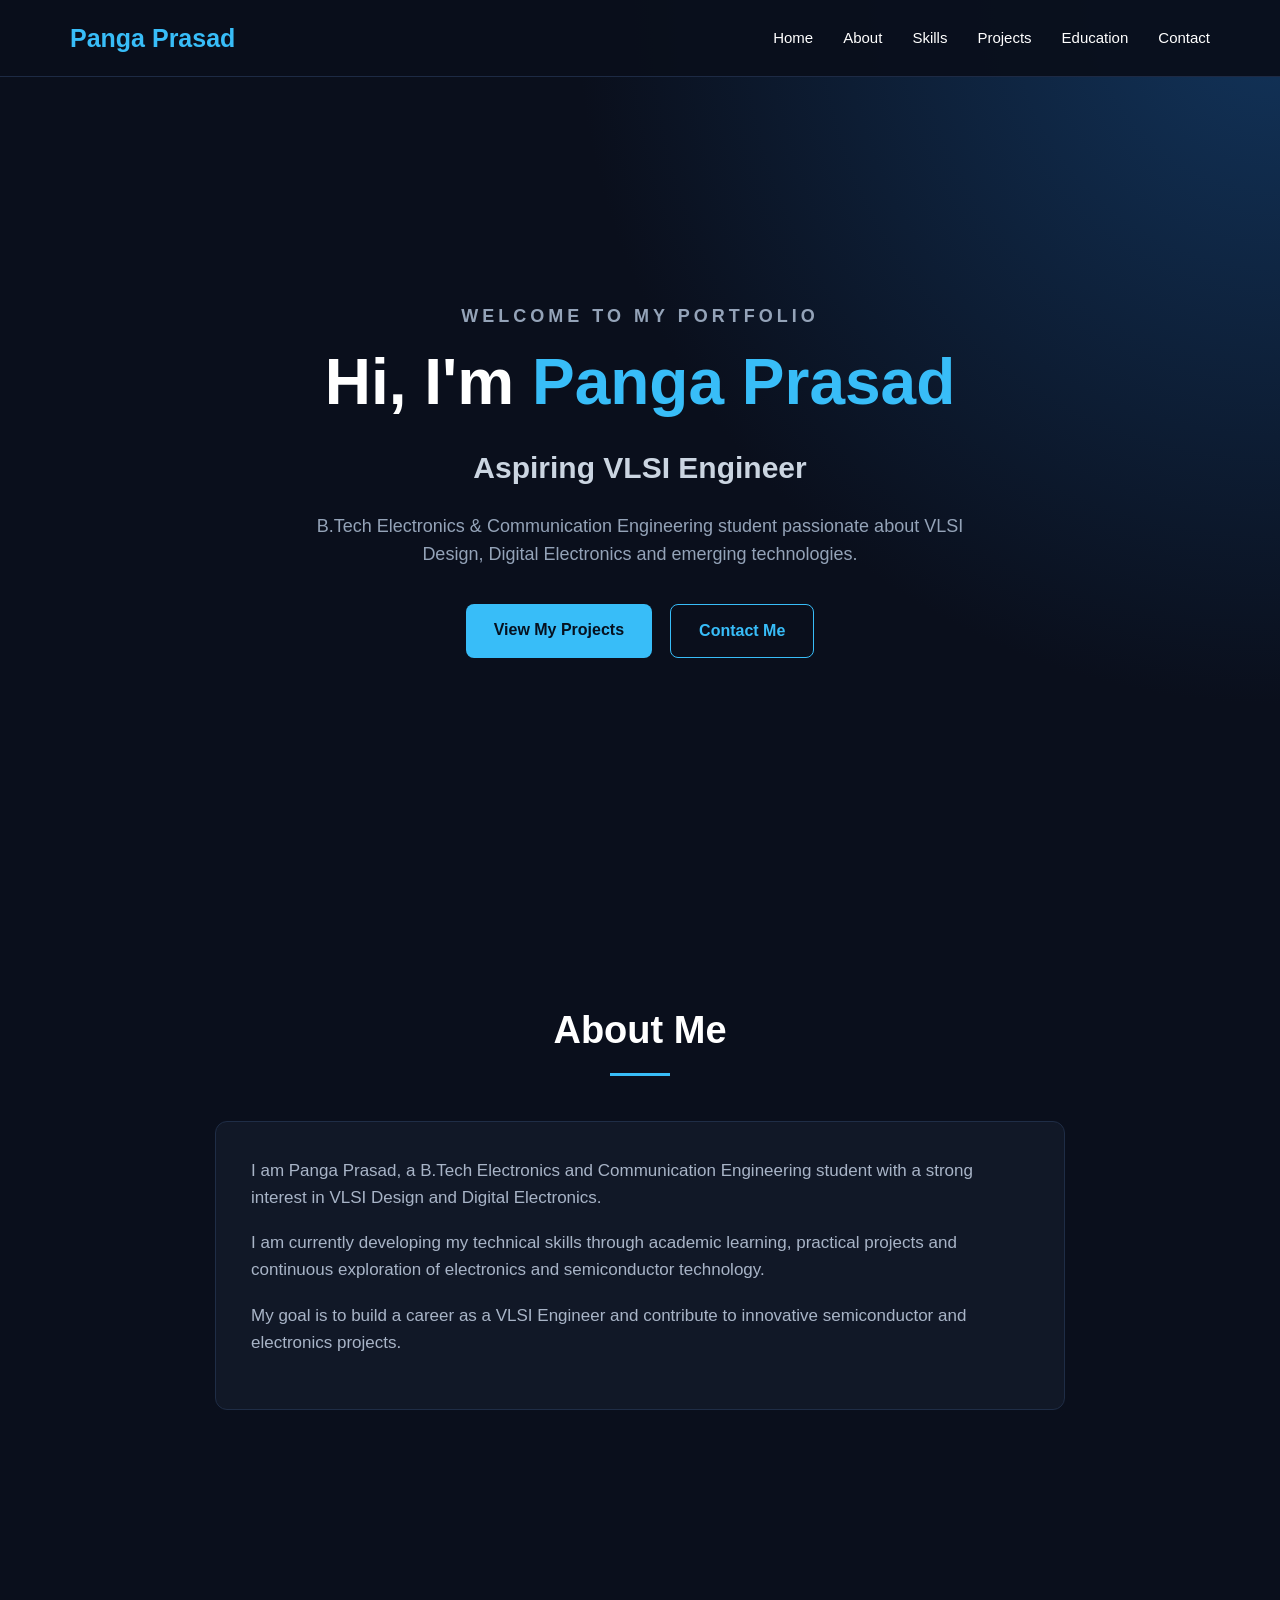
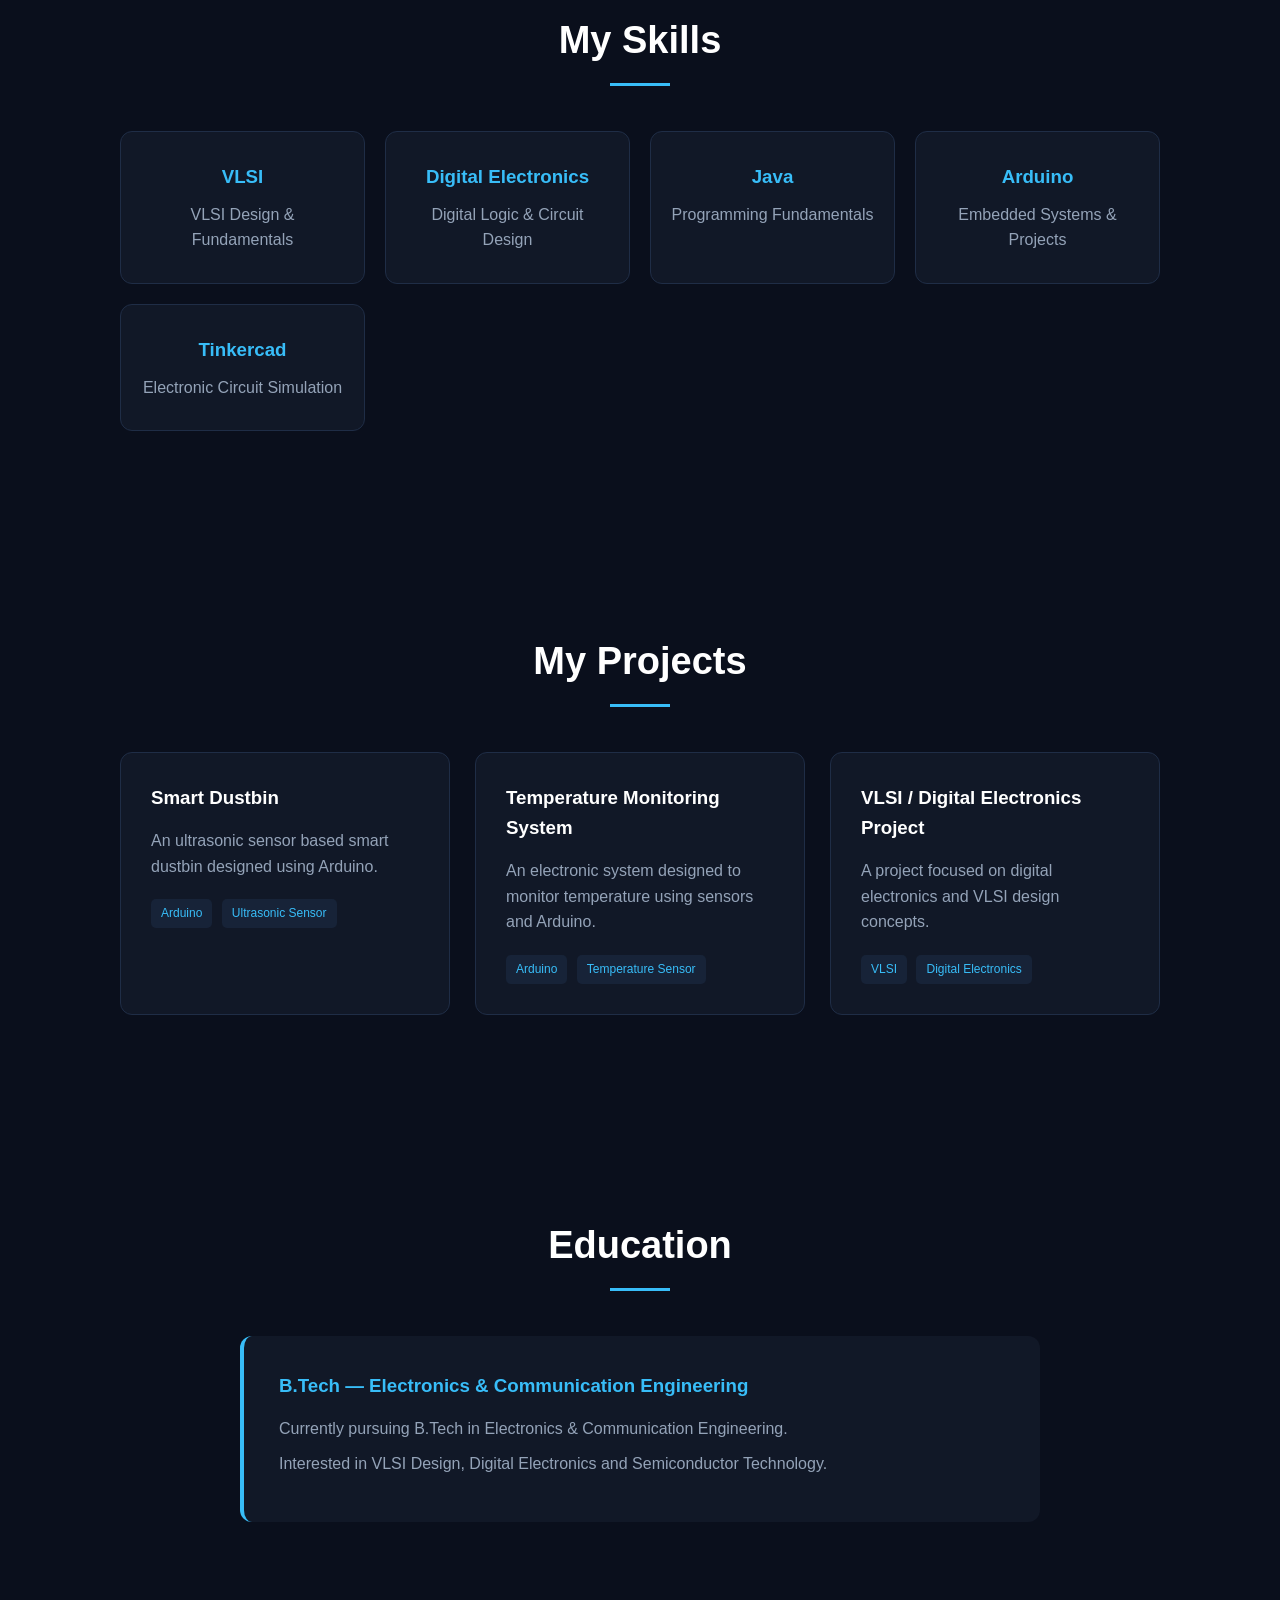
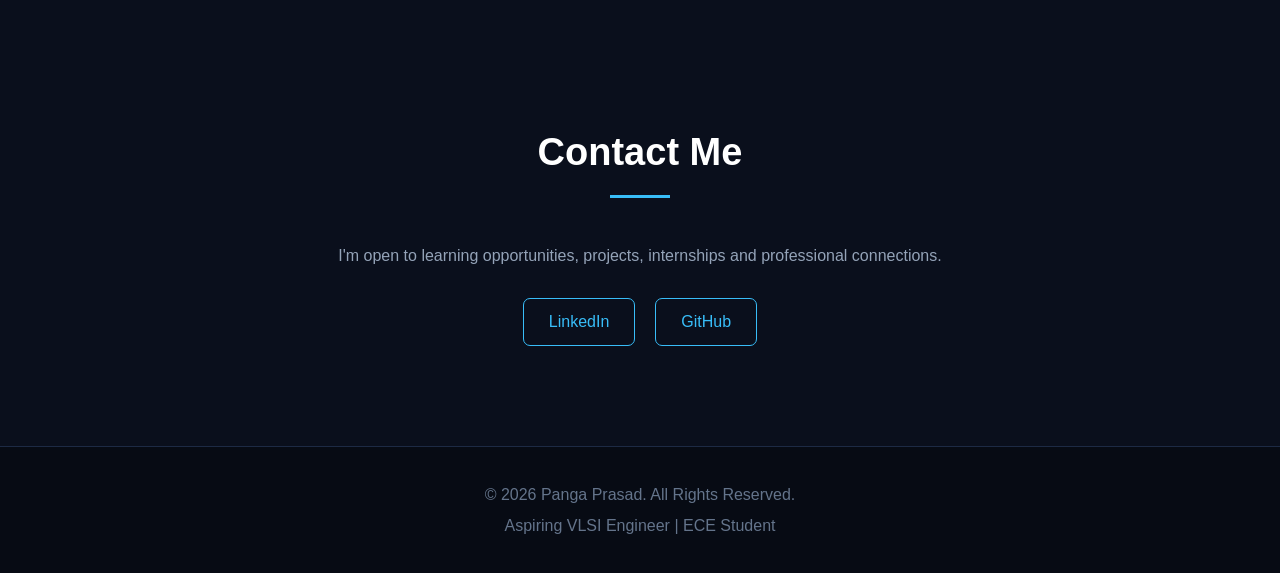
==== index.html @ 9a4dc5dd "Add files via upload" ====
<!DOCTYPE html>
<html lang="en">
<head>
    <meta charset="UTF-8">

    <!-- Mobile responsive -->
    <meta name="viewport" content="width=device-width, initial-scale=1.0">

    <!-- SEO -->
    <title>Panga Prasad | Aspiring VLSI Engineer</title>

    <meta name="description"
          content="Prasad P is a B.Tech Electronics and Communication Engineering student and aspiring VLSI Engineer interested in VLSI design, digital electronics and embedded systems.">

    <meta name="keywords"
          content="Panga Prasad, VLSI Engineer, ECE student, VLSI Design, Digital Electronics, Electronics Engineer">

    <meta name="author" content="Panga Prasad">

    <!-- CSS -->
    <link rel="stylesheet" href="style.css">
</head>

<body>

    <!-- Navigation -->
    <header>
        <nav class="navbar">

            <div class="logo">
                Panga Prasad
            </div>

            <ul class="nav-links">
                <li><a href="#home">Home</a></li>
                <li><a href="#about">About</a></li>
                <li><a href="#skills">Skills</a></li>
                <li><a href="#projects">Projects</a></li>
                <li><a href="#education">Education</a></li>
                <li><a href="#contact">Contact</a></li>
            </ul>

        </nav>
    </header>


    <!-- Hero Section -->
    <section id="home" class="hero">

        <div class="hero-content">

            <p class="welcome">
                WELCOME TO MY PORTFOLIO
            </p>

            <h1>
                Hi, I'm <span>Panga Prasad</span>
            </h1>

            <h2>
                Aspiring VLSI Engineer
            </h2>

            <p>
                B.Tech Electronics & Communication Engineering student
                passionate about VLSI Design, Digital Electronics
                and emerging technologies.
            </p>

            <div class="hero-buttons">
                <a href="#projects" class="btn">
                    View My Projects
                </a>

                <a href="#contact" class="btn secondary">
                    Contact Me
                </a>
            </div>

        </div>

    </section>


    <!-- About Section -->
    <section id="about" class="section">

        <h2>About Me</h2>

        <div class="about-content">

            <p>
                I am Panga Prasad, a B.Tech Electronics and Communication
                Engineering student with a strong interest in VLSI
                Design and Digital Electronics.
            </p>

            <p>
                I am currently developing my technical skills through
                academic learning, practical projects and continuous
                exploration of electronics and semiconductor technology.
            </p>

            <p>
                My goal is to build a career as a VLSI Engineer and
                contribute to innovative semiconductor and electronics
                projects.
            </p>

        </div>

    </section>


    <!-- Skills Section -->
    <section id="skills" class="section">

        <h2>My Skills</h2>

        <div class="skills-container">

            <div class="skill-card">
                <h3>VLSI</h3>
                <p>VLSI Design & Fundamentals</p>
            </div>

            <div class="skill-card">
                <h3>Digital Electronics</h3>
                <p>Digital Logic & Circuit Design</p>
            </div>

            <div class="skill-card">
                <h3>Java</h3>
                <p>Programming Fundamentals</p>
            </div>

            <div class="skill-card">
                <h3>Arduino</h3>
                <p>Embedded Systems & Projects</p>
            </div>

            <div class="skill-card">
                <h3>Tinkercad</h3>
                <p>Electronic Circuit Simulation</p>
            </div>

        </div>

    </section>


    <!-- Projects Section -->
    <section id="projects" class="section">

        <h2>My Projects</h2>

        <div class="projects-container">

            <div class="project-card">

                <h3>Smart Dustbin</h3>

                <p>
                    An ultrasonic sensor based smart dustbin
                    designed using Arduino.
                </p>

                <span>Arduino</span>
                <span>Ultrasonic Sensor</span>

            </div>


            <div class="project-card">

                <h3>Temperature Monitoring System</h3>

                <p>
                    An electronic system designed to monitor
                    temperature using sensors and Arduino.
                </p>

                <span>Arduino</span>
                <span>Temperature Sensor</span>

            </div>


            <div class="project-card">

                <h3>VLSI / Digital Electronics Project</h3>

                <p>
                    A project focused on digital electronics and
                    VLSI design concepts.
                </p>

                <span>VLSI</span>
                <span>Digital Electronics</span>

            </div>

        </div>

    </section>


    <!-- Education Section -->
    <section id="education" class="section">

        <h2>Education</h2>

        <div class="education-card">

            <h3>B.Tech — Electronics & Communication Engineering</h3>

            <p>
                Currently pursuing B.Tech in Electronics &
                Communication Engineering.
            </p>

            <p>
                Interested in VLSI Design, Digital Electronics
                and Semiconductor Technology.
            </p>

        </div>

    </section>


    <!-- Contact Section -->
    <section id="contact" class="section contact">

        <h2>Contact Me</h2>

        <p>
            I'm open to learning opportunities, projects,
            internships and professional connections.
        </p>

        <div class="contact-links">

            <a href="#" target="_blank">
                LinkedIn
            </a>

            <a href="#" target="_blank">
                GitHub
            </a>

        </div>

    </section>


    <!-- Footer -->
    <footer>

        <p>
            © 2026 Panga Prasad. All Rights Reserved.
        </p>

        <p>
            Aspiring VLSI Engineer | ECE Student
        </p>

    </footer>


    <!-- JavaScript -->
    <script src="script.js"></script>

</body>
</html>
---- style.css ----
/* ================================
   GLOBAL SETTINGS
================================ */

* {
    margin: 0;
    padding: 0;
    box-sizing: border-box;
    scroll-behavior: smooth;
}

body {
    font-family: "Segoe UI", Arial, sans-serif;
    background: #0a0f1c;
    color: #ffffff;
    line-height: 1.6;
}


/* ================================
   NAVIGATION
================================ */

header {
    width: 100%;
    position: fixed;
    top: 0;
    left: 0;
    z-index: 1000;
    background: rgba(10, 15, 28, 0.95);
    border-bottom: 1px solid #1d2a44;
}

.navbar {
    max-width: 1200px;
    margin: auto;
    padding: 18px 30px;

    display: flex;
    justify-content: space-between;
    align-items: center;
}

.logo {
    font-size: 25px;
    font-weight: 700;
    color: #38bdf8;
}

.nav-links {
    list-style: none;
    display: flex;
    gap: 30px;
}

.nav-links a {
    text-decoration: none;
    color: #ffffff;
    font-size: 15px;
    transition: 0.3s;
}

.nav-links a:hover {
    color: #38bdf8;
}


/* ================================
   HERO SECTION
================================ */

.hero {
    min-height: 100vh;

    display: flex;
    align-items: center;
    justify-content: center;

    padding: 120px 30px 60px;

    background:
        radial-gradient(
            circle at top right,
            #12345b 0%,
            #0a0f1c 45%
        );
}

.hero-content {
    max-width: 900px;
    text-align: center;
}

.welcome {
    color: #38bdf8;
    letter-spacing: 4px;
    font-size: 14px;
    font-weight: 600;
    margin-bottom: 20px;
}

.hero h1 {
    font-size: 64px;
    margin-bottom: 10px;
}

.hero h1 span {
    color: #38bdf8;
}

.hero h2 {
    font-size: 30px;
    color: #cbd5e1;
    margin-bottom: 20px;
}

.hero p {
    max-width: 700px;
    margin: auto;
    color: #94a3b8;
    font-size: 18px;
}


/* ================================
   BUTTONS
================================ */

.hero-buttons {
    margin-top: 35px;

    display: flex;
    justify-content: center;
    gap: 18px;
}

.btn {
    display: inline-block;
    padding: 13px 28px;

    border-radius: 8px;

    text-decoration: none;

    background: #38bdf8;
    color: #06111f;

    font-weight: 600;

    transition: 0.3s;
}

.btn:hover {
    transform: translateY(-3px);
    box-shadow: 0 10px 25px rgba(56, 189, 248, 0.25);
}

.btn.secondary {
    background: transparent;
    color: #38bdf8;
    border: 1px solid #38bdf8;
}

.btn.secondary:hover {
    background: #38bdf8;
    color: #06111f;
}


/* ================================
   COMMON SECTION
================================ */

.section {
    max-width: 1100px;
    margin: auto;

    padding: 100px 30px;
}

.section h2 {
    text-align: center;

    font-size: 38px;

    margin-bottom: 45px;

    color: #ffffff;
}

.section h2::after {
    content: "";

    display: block;

    width: 60px;
    height: 3px;

    margin: 12px auto 0;

    background: #38bdf8;
}


/* ================================
   ABOUT
================================ */

.about-content {
    max-width: 850px;
    margin: auto;

    background: #111827;

    padding: 35px;

    border-radius: 12px;

    border: 1px solid #1f2d46;
}

.about-content p {
    color: #a8b4c7;

    margin-bottom: 18px;

    font-size: 17px;
}


/* ================================
   SKILLS
================================ */

.skills-container {
    display: grid;

    grid-template-columns:
        repeat(auto-fit, minmax(200px, 1fr));

    gap: 20px;
}

.skill-card {
    background: #111827;

    border: 1px solid #1f2d46;

    padding: 30px 20px;

    text-align: center;

    border-radius: 12px;

    transition: 0.3s;
}

.skill-card:hover {
    transform: translateY(-8px);

    border-color: #38bdf8;

    box-shadow:
        0 10px 30px rgba(56, 189, 248, 0.08);
}

.skill-card h3 {
    color: #38bdf8;

    margin-bottom: 10px;
}

.skill-card p {
    color: #94a3b8;
}


/* ================================
   PROJECTS
================================ */

.projects-container {
    display: grid;

    grid-template-columns:
        repeat(auto-fit, minmax(280px, 1fr));

    gap: 25px;
}

.project-card {
    background: #111827;

    border: 1px solid #1f2d46;

    padding: 30px;

    border-radius: 12px;

    transition: 0.3s;
}

.project-card:hover {
    transform: translateY(-8px);

    border-color: #38bdf8;
}

.project-card h3 {
    color: #ffffff;

    margin-bottom: 15px;
}

.project-card p {
    color: #94a3b8;

    margin-bottom: 20px;
}

.project-card span {
    display: inline-block;

    background: #172338;

    color: #38bdf8;

    padding: 5px 10px;

    border-radius: 5px;

    font-size: 12px;

    margin-right: 5px;
}


/* ================================
   EDUCATION
================================ */

.education-card {
    max-width: 800px;

    margin: auto;

    padding: 35px;

    background: #111827;

    border-radius: 12px;

    border-left: 4px solid #38bdf8;
}

.education-card h3 {
    margin-bottom: 15px;

    color: #38bdf8;
}

.education-card p {
    color: #94a3b8;

    margin-bottom: 10px;
}


/* ================================
   CONTACT
================================ */

.contact {
    text-align: center;
}

.contact > p {
    color: #94a3b8;

    margin-bottom: 30px;
}

.contact-links {
    display: flex;

    justify-content: center;

    gap: 20px;
}

.contact-links a {
    text-decoration: none;

    color: #38bdf8;

    border: 1px solid #38bdf8;

    padding: 10px 25px;

    border-radius: 7px;

    transition: 0.3s;
}

.contact-links a:hover {
    background: #38bdf8;

    color: #06111f;
}


/* ================================
   FOOTER
================================ */

footer {
    text-align: center;

    padding: 30px;

    background: #070b14;

    border-top: 1px solid #1d2a44;
}

footer p {
    color: #64748b;

    margin: 5px;
}


/* ================================
   MOBILE RESPONSIVE
================================ */

@media (max-width: 768px) {

    .navbar {
        flex-direction: column;

        gap: 15px;
    }

    .nav-links {
        gap: 15px;

        flex-wrap: wrap;

        justify-content: center;
    }

    .hero h1 {
        font-size: 45px;
    }

    .hero h2 {
        font-size: 24px;
    }

    .hero p {
        font-size: 16px;
    }

    .hero-buttons {
        flex-direction: column;

        align-items: center;
    }

    .btn {
        width: 220px;
    }

    .section {
        padding: 80px 20px;
    }

}
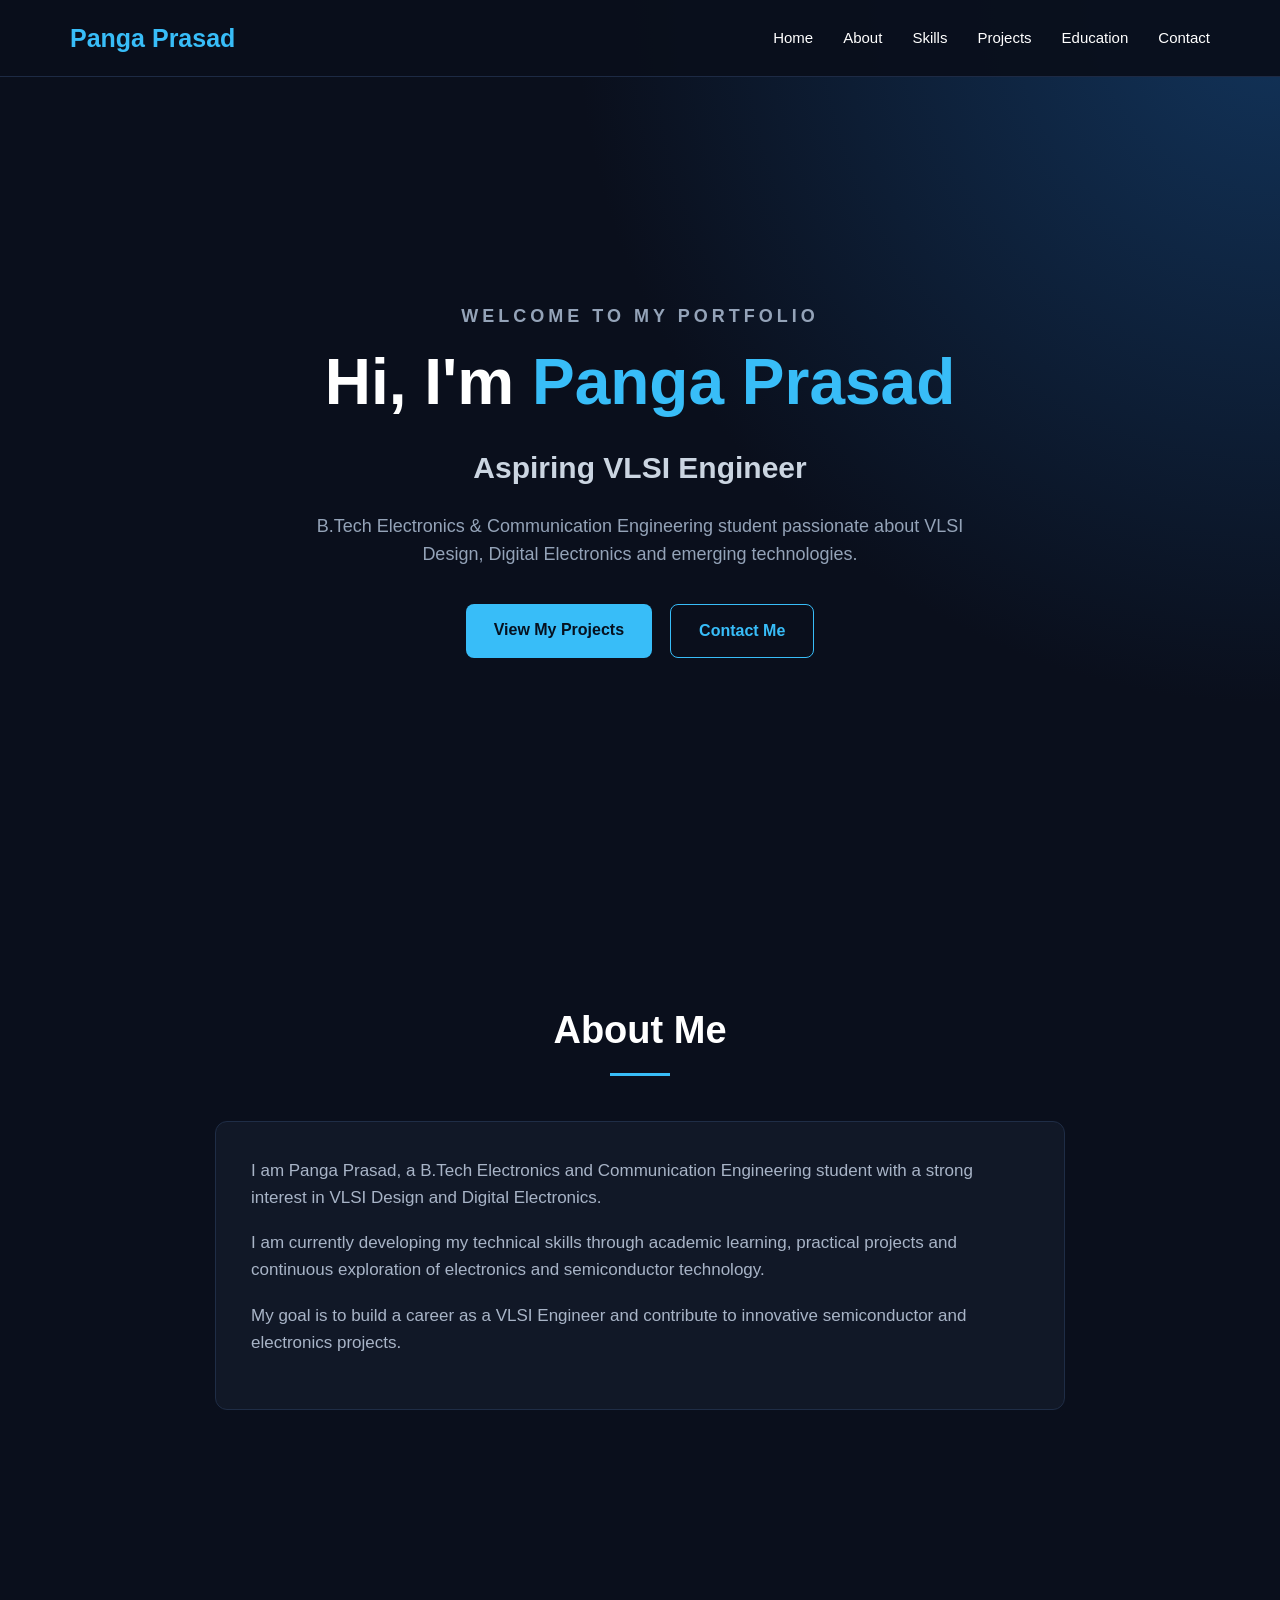
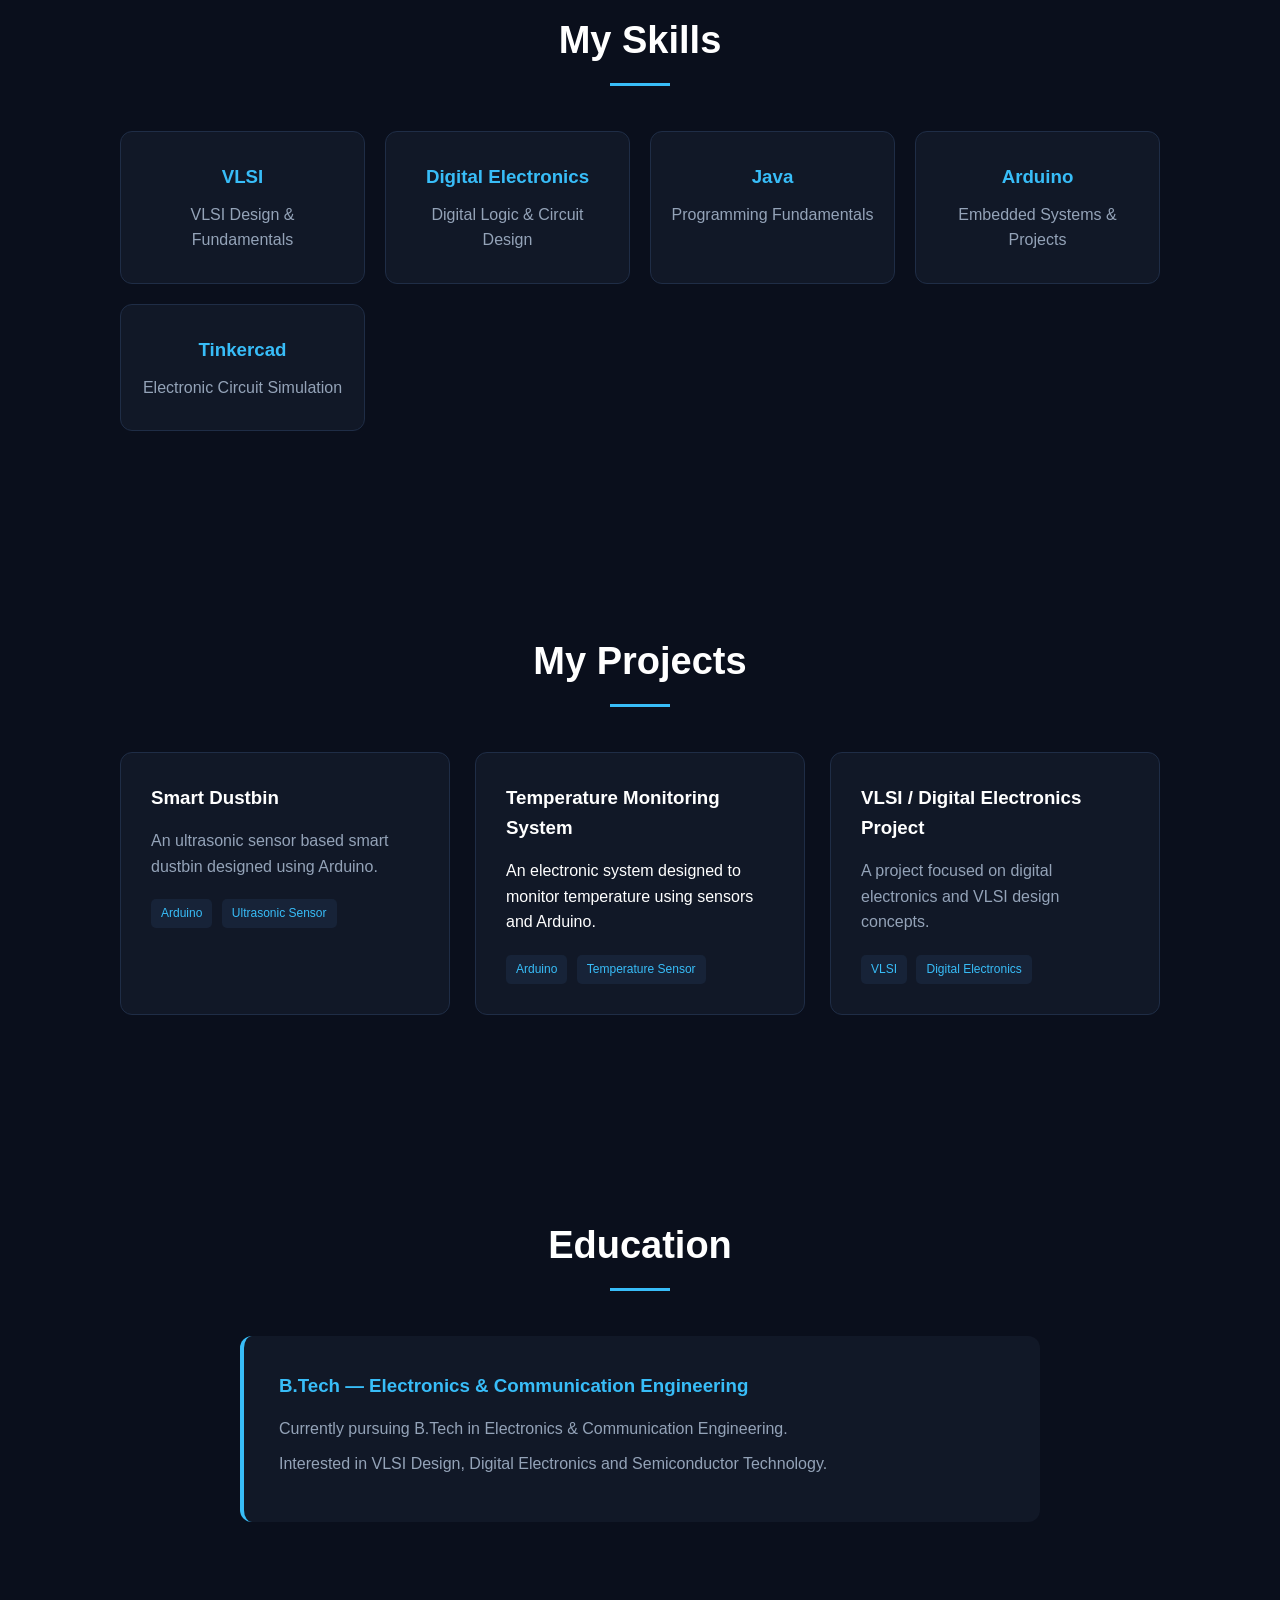
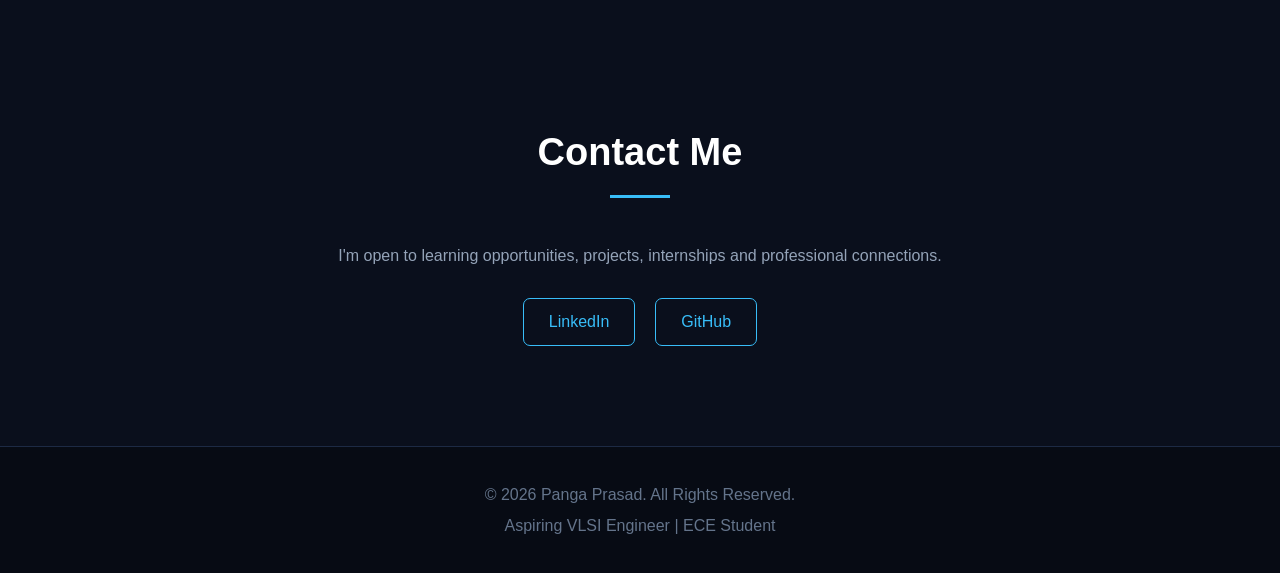
==== commit 1b59f7cd: "Add files via upload" ====
--- a/index.html
+++ b/index.html
@@ -1,23 +1,39 @@
 <!DOCTYPE html>
 <html lang="en">
 <head>
+    
     <meta charset="UTF-8">
 
-    <!-- Mobile responsive -->
     <meta name="viewport" content="width=device-width, initial-scale=1.0">
 
-    <!-- SEO -->
     <title>Panga Prasad | Aspiring VLSI Engineer</title>
 
     <meta name="description"
-          content="Prasad P is a B.Tech Electronics and Communication Engineering student and aspiring VLSI Engineer interested in VLSI design, digital electronics and embedded systems.">
+        content="Panga Prasad is a B.Tech Electronics and Communication Engineering student and aspiring VLSI Engineer interested in VLSI Design, Digital Electronics, Embedded Systems and semiconductor technology.">
 
     <meta name="keywords"
-          content="Panga Prasad, VLSI Engineer, ECE student, VLSI Design, Digital Electronics, Electronics Engineer">
+        content="Panga Prasad, VLSI Engineer, VLSI Design, ECE, Electronics and Communication Engineering, Digital Electronics, Embedded Systems">
 
     <meta name="author" content="Panga Prasad">
 
-    <!-- CSS -->
+    <meta name="robots" content="index, follow">
+
+    <!-- Open Graph -->
+    <meta property="og:title"
+        content="Panga Prasad | Aspiring VLSI Engineer">
+
+    <meta property="og:description"
+        content="Portfolio of Panga Prasad, B.Tech ECE student and aspiring VLSI Engineer.">
+
+    <meta property="og:type" content="website">
+
+    <meta property="og:url"
+        content="https://prasadpanga.github.io/">
+
+    <!-- Canonical URL -->
+    <link rel="canonical"
+        href="https://prasadpanga.github.io/">
+
     <link rel="stylesheet" href="style.css">
 </head>
 
@@ -175,7 +191,6 @@
 
                 <h3>Temperature Monitoring System</h3>
 
-                <p>
                     An electronic system designed to monitor
                     temperature using sensors and Arduino.
                 </p>
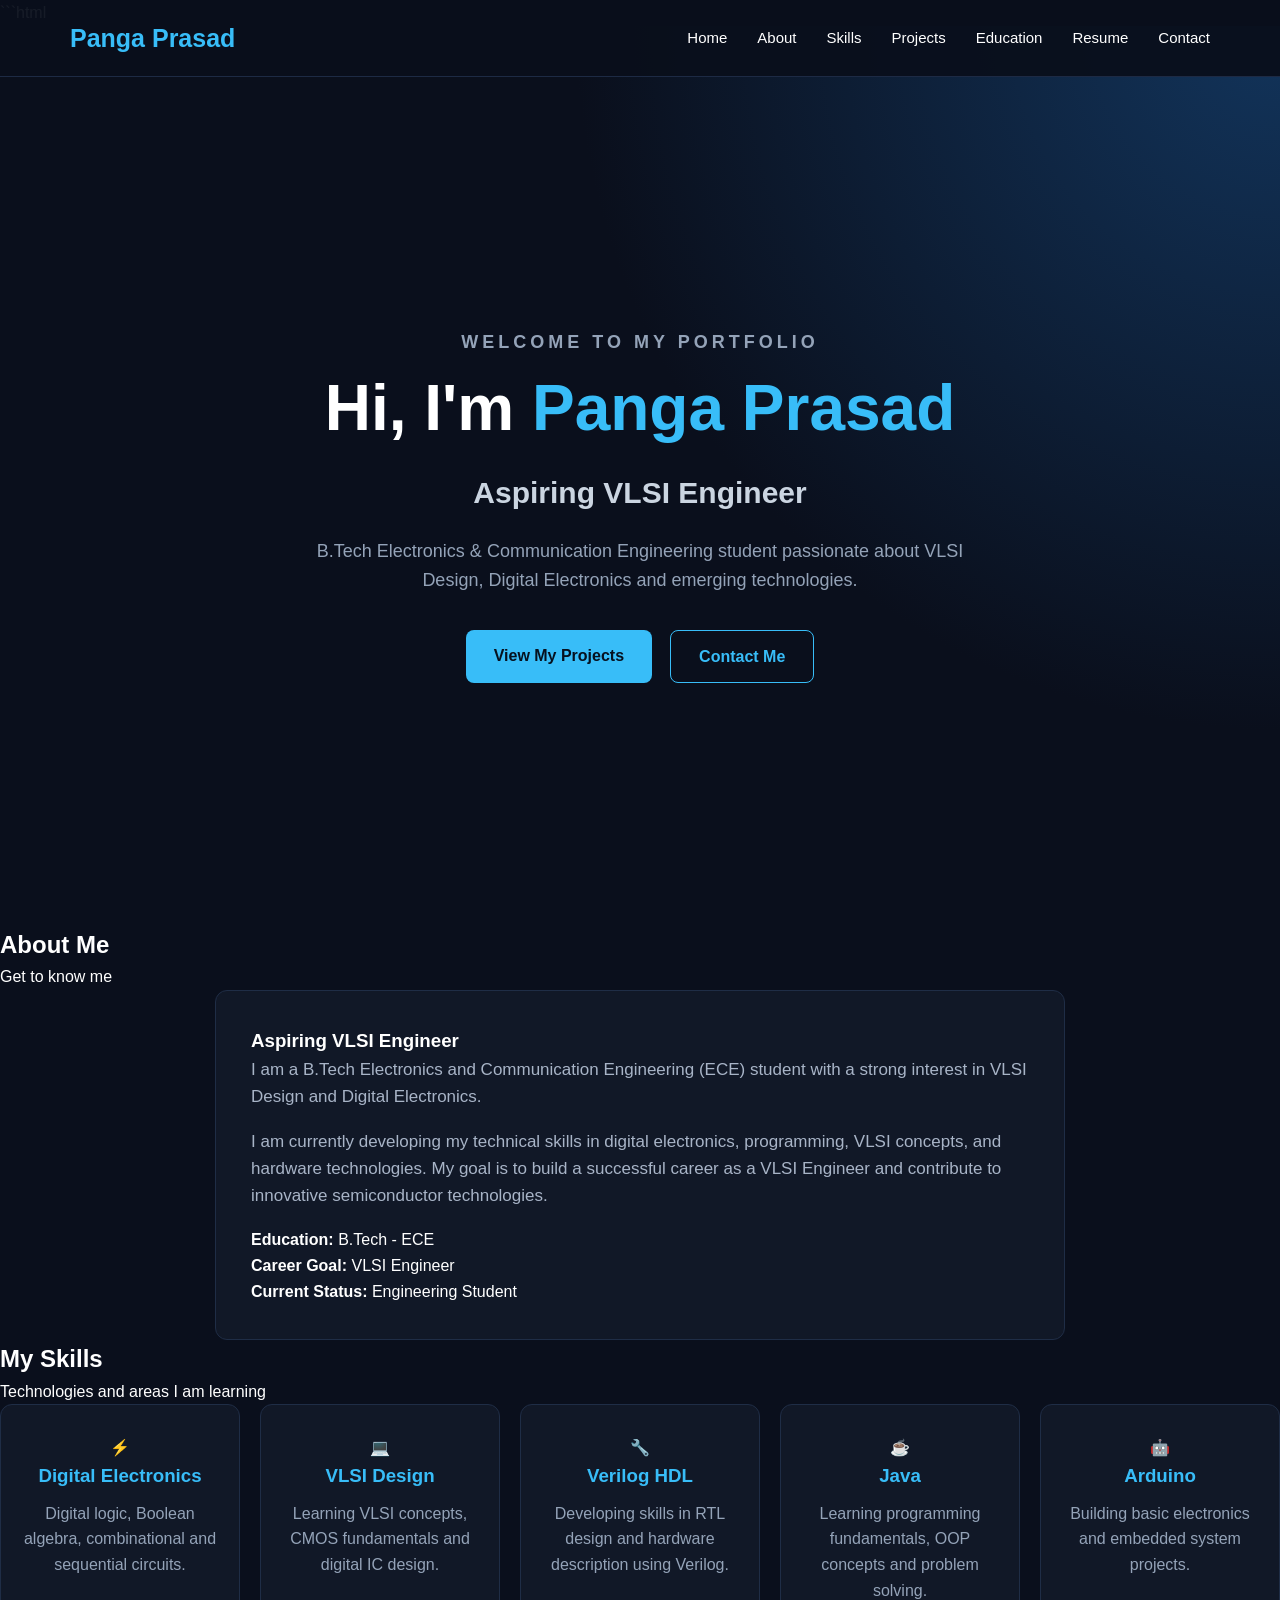
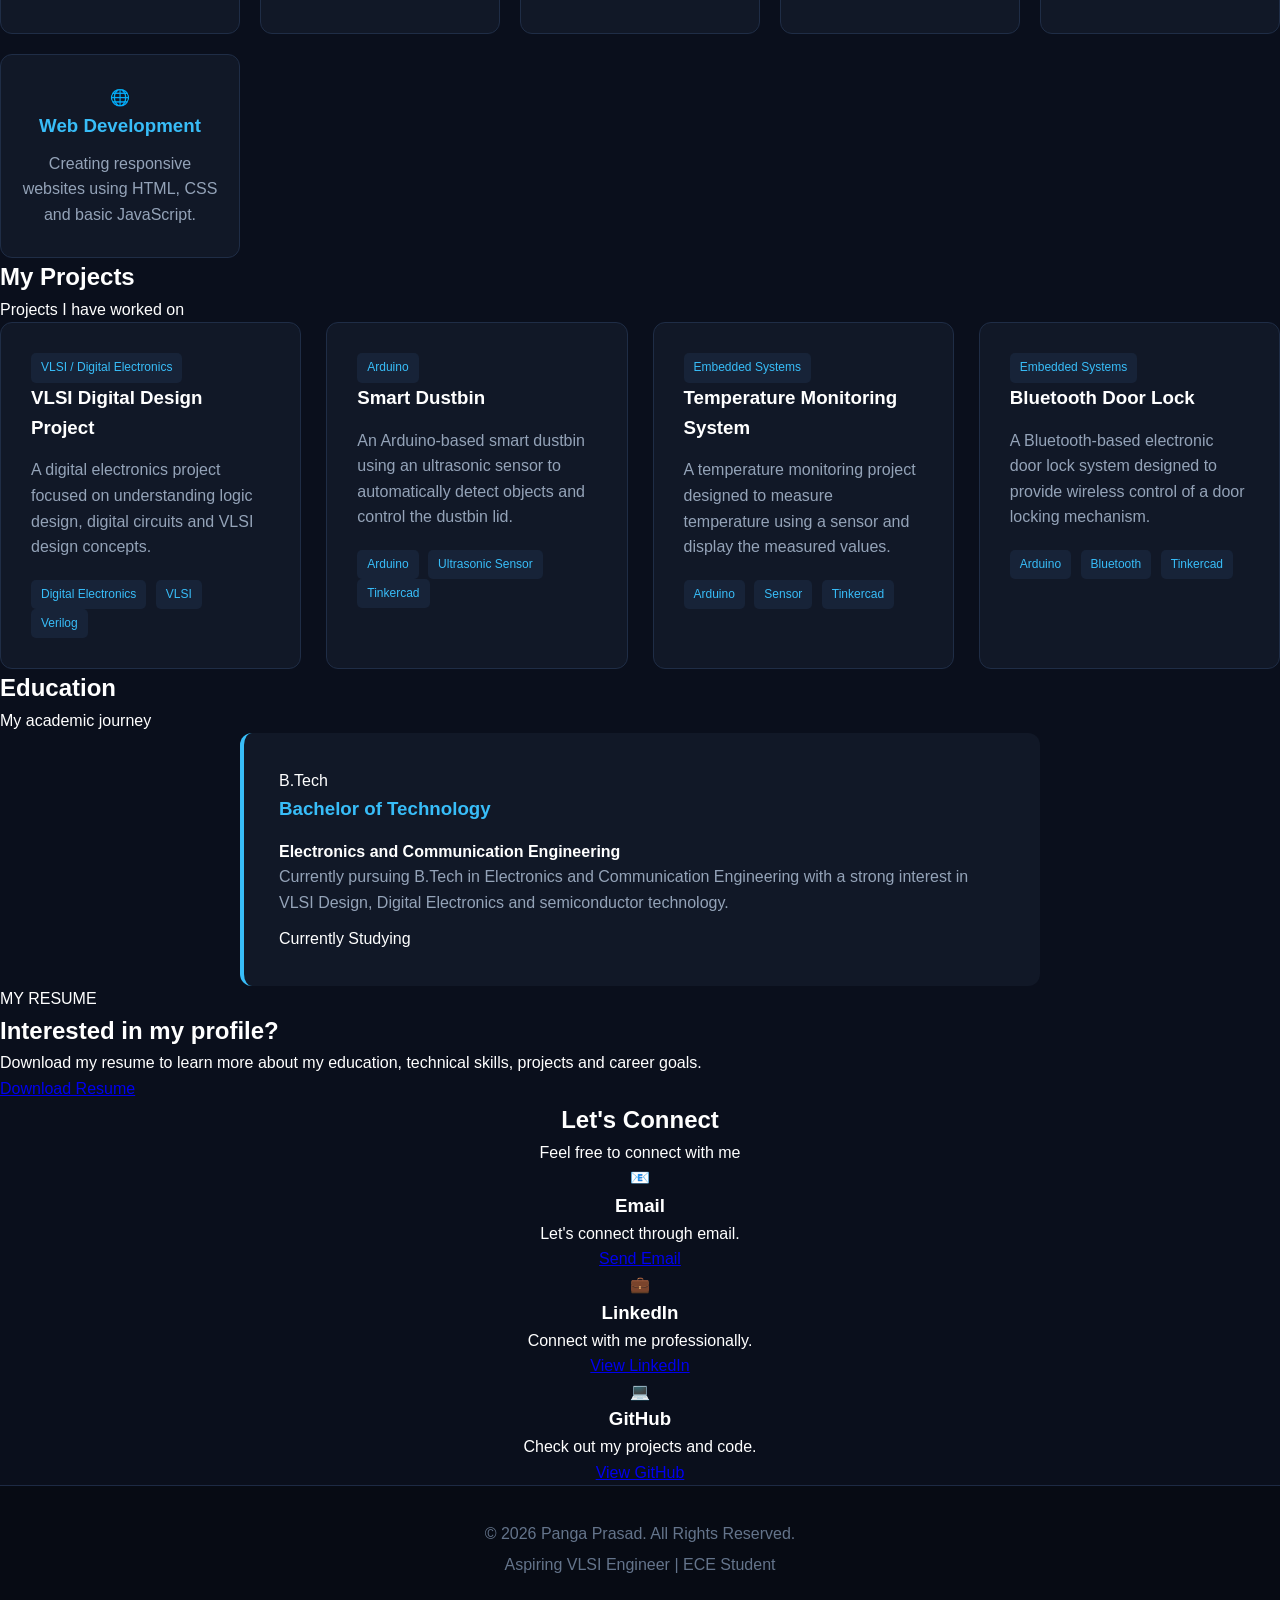
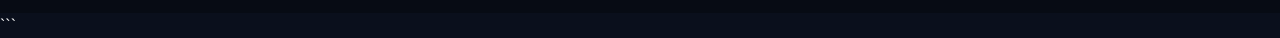
==== commit 48a71fc3: "Add files via upload" ====
--- a/index.html
+++ b/index.html
@@ -1,7 +1,9 @@
+```html
 <!DOCTYPE html>
 <html lang="en">
+
 <head>
-    
+
     <meta charset="UTF-8">
 
     <meta name="viewport" content="width=device-width, initial-scale=1.0">
@@ -9,10 +11,10 @@
     <title>Panga Prasad | Aspiring VLSI Engineer</title>
 
     <meta name="description"
-        content="Panga Prasad is a B.Tech Electronics and Communication Engineering student and aspiring VLSI Engineer interested in VLSI Design, Digital Electronics, Embedded Systems and semiconductor technology.">
+        content="Panga Prasad is a B.Tech Electronics and Communication Engineering student and aspiring VLSI Engineer interested in VLSI Design, Digital Electronics, Verilog HDL and semiconductor technology.">
 
     <meta name="keywords"
-        content="Panga Prasad, VLSI Engineer, VLSI Design, ECE, Electronics and Communication Engineering, Digital Electronics, Embedded Systems">
+        content="Panga Prasad, Prasad Panga, VLSI Engineer, Aspiring VLSI Engineer, VLSI Design, Verilog HDL, ECE, Electronics and Communication Engineering, Digital Electronics">
 
     <meta name="author" content="Panga Prasad">
 
@@ -23,7 +25,7 @@
         content="Panga Prasad | Aspiring VLSI Engineer">
 
     <meta property="og:description"
-        content="Portfolio of Panga Prasad, B.Tech ECE student and aspiring VLSI Engineer.">
+        content="Official portfolio of Panga Prasad, B.Tech ECE student and aspiring VLSI Engineer.">
 
     <meta property="og:type" content="website">
 
@@ -35,6 +37,7 @@
         href="https://prasadpanga.github.io/">
 
     <link rel="stylesheet" href="style.css">
+<meta name="google-site-verification" content="fJyNiy5susn55pOZdwj_sQBolmNYA5z0kQj7bWdinLI" />
 </head>
 
 <body>
@@ -53,6 +56,7 @@
                 <li><a href="#skills">Skills</a></li>
                 <li><a href="#projects">Projects</a></li>
                 <li><a href="#education">Education</a></li>
+                <li><a href="#resume">Resume</a></li>
                 <li><a href="#contact">Contact</a></li>
             </ul>
 
@@ -84,6 +88,7 @@
             </p>
 
             <div class="hero-buttons">
+
                 <a href="#projects" class="btn">
                     View My Projects
                 </a>
@@ -91,6 +96,7 @@
                 <a href="#contact" class="btn secondary">
                     Contact Me
                 </a>
+
             </div>
 
         </div>
@@ -99,29 +105,53 @@
 
 
     <!-- About Section -->
-    <section id="about" class="section">
-
-        <h2>About Me</h2>
+    <section id="about" class="about">
+
+        <div class="section-title">
+            <h2>About Me</h2>
+            <p>Get to know me</p>
+        </div>
 
         <div class="about-content">
 
-            <p>
-                I am Panga Prasad, a B.Tech Electronics and Communication
-                Engineering student with a strong interest in VLSI
-                Design and Digital Electronics.
-            </p>
-
-            <p>
-                I am currently developing my technical skills through
-                academic learning, practical projects and continuous
-                exploration of electronics and semiconductor technology.
-            </p>
-
-            <p>
-                My goal is to build a career as a VLSI Engineer and
-                contribute to innovative semiconductor and electronics
-                projects.
-            </p>
+            <div class="about-text">
+
+                <h3>Aspiring VLSI Engineer</h3>
+
+                <p>
+                    I am a B.Tech Electronics and Communication Engineering
+                    (ECE) student with a strong interest in VLSI Design
+                    and Digital Electronics.
+                </p>
+
+                <p>
+                    I am currently developing my technical skills in digital
+                    electronics, programming, VLSI concepts, and hardware
+                    technologies. My goal is to build a successful career
+                    as a VLSI Engineer and contribute to innovative
+                    semiconductor technologies.
+                </p>
+
+                <div class="about-info">
+
+                    <div>
+                        <strong>Education:</strong>
+                        <span>B.Tech - ECE</span>
+                    </div>
+
+                    <div>
+                        <strong>Career Goal:</strong>
+                        <span>VLSI Engineer</span>
+                    </div>
+
+                    <div>
+                        <strong>Current Status:</strong>
+                        <span>Engineering Student</span>
+                    </div>
+
+                </div>
+
+            </div>
 
         </div>
 
@@ -129,35 +159,96 @@
 
 
     <!-- Skills Section -->
-    <section id="skills" class="section">
-
-        <h2>My Skills</h2>
+    <section id="skills" class="skills">
+
+        <div class="section-title">
+            <h2>My Skills</h2>
+            <p>Technologies and areas I am learning</p>
+        </div>
 
         <div class="skills-container">
 
             <div class="skill-card">
-                <h3>VLSI</h3>
-                <p>VLSI Design & Fundamentals</p>
-            </div>
+
+                <div class="skill-icon">⚡</div>
+
+                <h3>Digital Electronics</h3>
+
+                <p>
+                    Digital logic, Boolean algebra, combinational
+                    and sequential circuits.
+                </p>
+
+            </div>
+
 
             <div class="skill-card">
-                <h3>Digital Electronics</h3>
-                <p>Digital Logic & Circuit Design</p>
-            </div>
+
+                <div class="skill-icon">💻</div>
+
+                <h3>VLSI Design</h3>
+
+                <p>
+                    Learning VLSI concepts, CMOS fundamentals
+                    and digital IC design.
+                </p>
+
+            </div>
+
 
             <div class="skill-card">
+
+                <div class="skill-icon">🔧</div>
+
+                <h3>Verilog HDL</h3>
+
+                <p>
+                    Developing skills in RTL design and hardware
+                    description using Verilog.
+                </p>
+
+            </div>
+
+
+            <div class="skill-card">
+
+                <div class="skill-icon">☕</div>
+
                 <h3>Java</h3>
-                <p>Programming Fundamentals</p>
-            </div>
+
+                <p>
+                    Learning programming fundamentals, OOP concepts
+                    and problem solving.
+                </p>
+
+            </div>
+
 
             <div class="skill-card">
+
+                <div class="skill-icon">🤖</div>
+
                 <h3>Arduino</h3>
-                <p>Embedded Systems & Projects</p>
-            </div>
+
+                <p>
+                    Building basic electronics and embedded
+                    system projects.
+                </p>
+
+            </div>
+
 
             <div class="skill-card">
-                <h3>Tinkercad</h3>
-                <p>Electronic Circuit Simulation</p>
+
+                <div class="skill-icon">🌐</div>
+
+                <h3>Web Development</h3>
+
+                <p>
+                    Creating responsive websites using HTML,
+                    CSS and basic JavaScript.
+                </p>
+
             </div>
 
         </div>
@@ -166,52 +257,127 @@
 
 
     <!-- Projects Section -->
-    <section id="projects" class="section">
-
-        <h2>My Projects</h2>
+    <section id="projects" class="projects">
+
+        <div class="section-title">
+            <h2>My Projects</h2>
+            <p>Projects I have worked on</p>
+        </div>
 
         <div class="projects-container">
 
             <div class="project-card">
 
-                <h3>Smart Dustbin</h3>
-
-                <p>
-                    An ultrasonic sensor based smart dustbin
-                    designed using Arduino.
-                </p>
-
-                <span>Arduino</span>
-                <span>Ultrasonic Sensor</span>
+                <div class="project-content">
+
+                    <span class="project-category">
+                        VLSI / Digital Electronics
+                    </span>
+
+                    <h3>
+                        VLSI Digital Design Project
+                    </h3>
+
+                    <p>
+                        A digital electronics project focused on
+                        understanding logic design, digital circuits
+                        and VLSI design concepts.
+                    </p>
+
+                    <div class="project-tech">
+                        <span>Digital Electronics</span>
+                        <span>VLSI</span>
+                        <span>Verilog</span>
+                    </div>
+
+                </div>
 
             </div>
 
 
             <div class="project-card">
 
-                <h3>Temperature Monitoring System</h3>
-
-                    An electronic system designed to monitor
-                    temperature using sensors and Arduino.
-                </p>
-
-                <span>Arduino</span>
-                <span>Temperature Sensor</span>
+                <div class="project-content">
+
+                    <span class="project-category">
+                        Arduino
+                    </span>
+
+                    <h3>
+                        Smart Dustbin
+                    </h3>
+
+                    <p>
+                        An Arduino-based smart dustbin using an
+                        ultrasonic sensor to automatically detect
+                        objects and control the dustbin lid.
+                    </p>
+
+                    <div class="project-tech">
+                        <span>Arduino</span>
+                        <span>Ultrasonic Sensor</span>
+                        <span>Tinkercad</span>
+                    </div>
+
+                </div>
 
             </div>
 
 
             <div class="project-card">
 
-                <h3>VLSI / Digital Electronics Project</h3>
-
-                <p>
-                    A project focused on digital electronics and
-                    VLSI design concepts.
-                </p>
-
-                <span>VLSI</span>
-                <span>Digital Electronics</span>
+                <div class="project-content">
+
+                    <span class="project-category">
+                        Embedded Systems
+                    </span>
+
+                    <h3>
+                        Temperature Monitoring System
+                    </h3>
+
+                    <p>
+                        A temperature monitoring project designed
+                        to measure temperature using a sensor
+                        and display the measured values.
+                    </p>
+
+                    <div class="project-tech">
+                        <span>Arduino</span>
+                        <span>Sensor</span>
+                        <span>Tinkercad</span>
+                    </div>
+
+                </div>
+
+            </div>
+
+
+            <div class="project-card">
+
+                <div class="project-content">
+
+                    <span class="project-category">
+                        Embedded Systems
+                    </span>
+
+                    <h3>
+                        Bluetooth Door Lock
+                    </h3>
+
+                    <p>
+                        A Bluetooth-based electronic door lock
+                        system designed to provide wireless control
+                        of a door locking mechanism.
+                    </p>
+
+                    <div class="project-tech">
+                        <span>Arduino</span>
+                        <span>Bluetooth</span>
+                        <span>Tinkercad</span>
+                    </div>
+
+                </div>
 
             </div>
 
@@ -221,23 +387,81 @@
 
 
     <!-- Education Section -->
-    <section id="education" class="section">
-
-        <h2>Education</h2>
-
-        <div class="education-card">
-
-            <h3>B.Tech — Electronics & Communication Engineering</h3>
-
-            <p>
-                Currently pursuing B.Tech in Electronics &
-                Communication Engineering.
-            </p>
-
-            <p>
-                Interested in VLSI Design, Digital Electronics
-                and Semiconductor Technology.
-            </p>
+    <section id="education" class="education">
+
+        <div class="section-title">
+            <h2>Education</h2>
+            <p>My academic journey</p>
+        </div>
+
+        <div class="education-container">
+
+            <div class="education-card">
+
+                <div class="education-year">
+                    B.Tech
+                </div>
+
+                <div class="education-content">
+
+                    <h3>
+                        Bachelor of Technology
+                    </h3>
+
+                    <h4>
+                        Electronics and Communication Engineering
+                    </h4>
+
+                    <p>
+                        Currently pursuing B.Tech in Electronics
+                        and Communication Engineering with a strong
+                        interest in VLSI Design, Digital Electronics
+                        and semiconductor technology.
+                    </p>
+
+                    <span class="education-status">
+                        Currently Studying
+                    </span>
+
+                </div>
+
+            </div>
+
+        </div>
+
+    </section>
+
+
+    <!-- Resume Section -->
+    <section id="resume" class="resume">
+
+        <div class="resume-content">
+
+            <div class="resume-text">
+
+                <span class="resume-label">
+                    MY RESUME
+                </span>
+
+                <h2>
+                    Interested in my profile?
+                </h2>
+
+                <p>
+                    Download my resume to learn more about my
+                    education, technical skills, projects
+                    and career goals.
+                </p>
+
+            </div>
+
+            <div class="resume-button">
+
+                <a href="resume.pdf" download>
+                    Download Resume
+                </a>
+
+            </div>
 
         </div>
 
@@ -245,24 +469,89 @@
 
 
     <!-- Contact Section -->
-    <section id="contact" class="section contact">
-
-        <h2>Contact Me</h2>
-
-        <p>
-            I'm open to learning opportunities, projects,
-            internships and professional connections.
-        </p>
-
-        <div class="contact-links">
-
-            <a href="#" target="_blank">
-                LinkedIn
-            </a>
-
-            <a href="#" target="_blank">
-                GitHub
-            </a>
+    <section id="contact" class="contact">
+
+        <div class="section-title">
+            <h2>Let's Connect</h2>
+            <p>Feel free to connect with me</p>
+        </div>
+
+        <div class="contact-container">
+
+            <!-- Email -->
+            <div class="contact-card">
+
+                <div class="contact-icon">
+                    📧
+                </div>
+
+                <h3>
+                    Email
+                </h3>
+
+                <p>
+                    Let's connect through email.
+                </p>
+
+                <a href="mailto:prasadpanga19@gmail.com">
+                    Send Email
+                </a>
+
+            </div>
+
+
+            <!-- LinkedIn -->
+            <div class="contact-card">
+
+                <div class="contact-icon">
+                    💼
+                </div>
+
+                <h3>
+                    LinkedIn
+                </h3>
+
+                <p>
+                    Connect with me professionally.
+                </p>
+
+                <a
+                    href="https://www.linkedin.com/in/pangaprasad/"
+                    target="_blank"
+                    rel="noopener noreferrer">
+
+                    View LinkedIn
+
+                </a>
+
+            </div>
+
+
+            <!-- GitHub -->
+            <div class="contact-card">
+
+                <div class="contact-icon">
+                    💻
+                </div>
+
+                <h3>
+                    GitHub
+                </h3>
+
+                <p>
+                    Check out my projects and code.
+                </p>
+
+                <a
+                    href="https://github.com/prasadpanga"
+                    target="_blank"
+                    rel="noopener noreferrer">
+
+                    View GitHub
+
+                </a>
+
+            </div>
 
         </div>
 
@@ -287,4 +576,6 @@
     <script src="script.js"></script>
 
 </body>
-</html>+
+</html>
+```
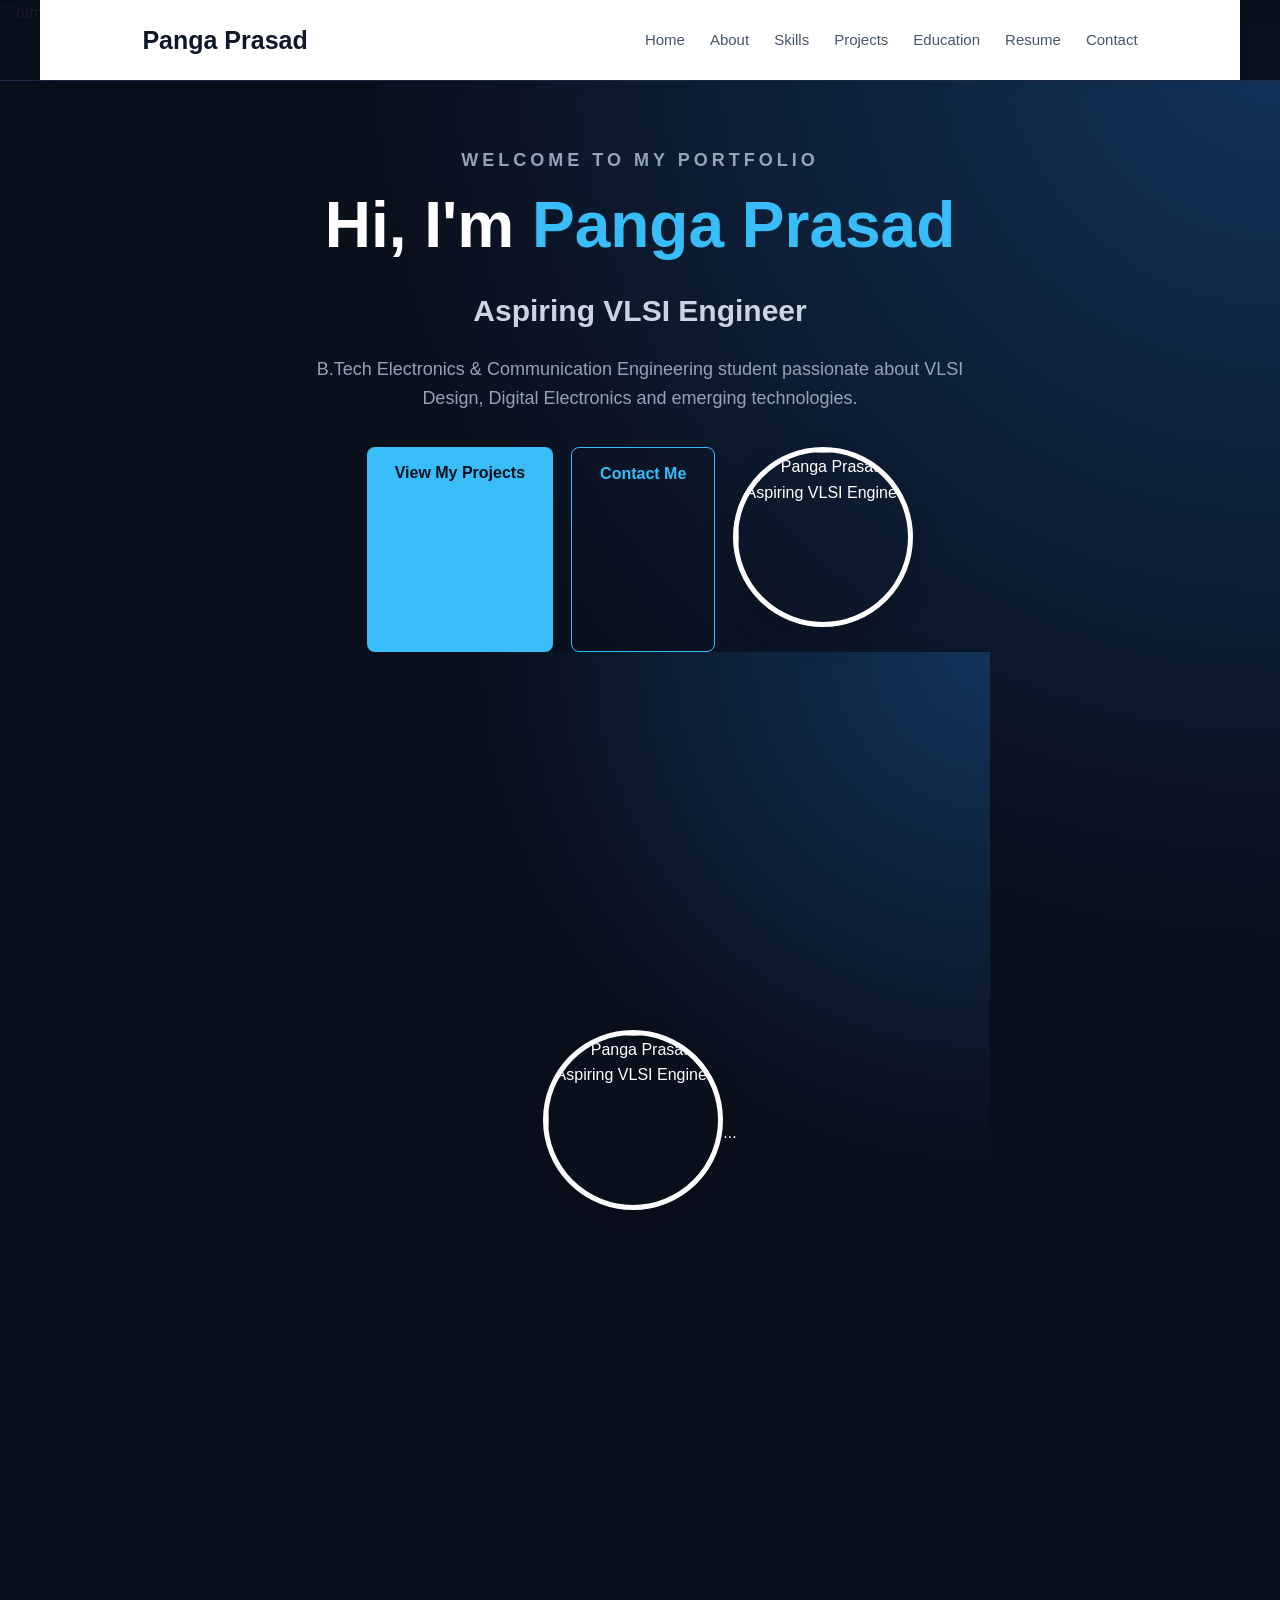
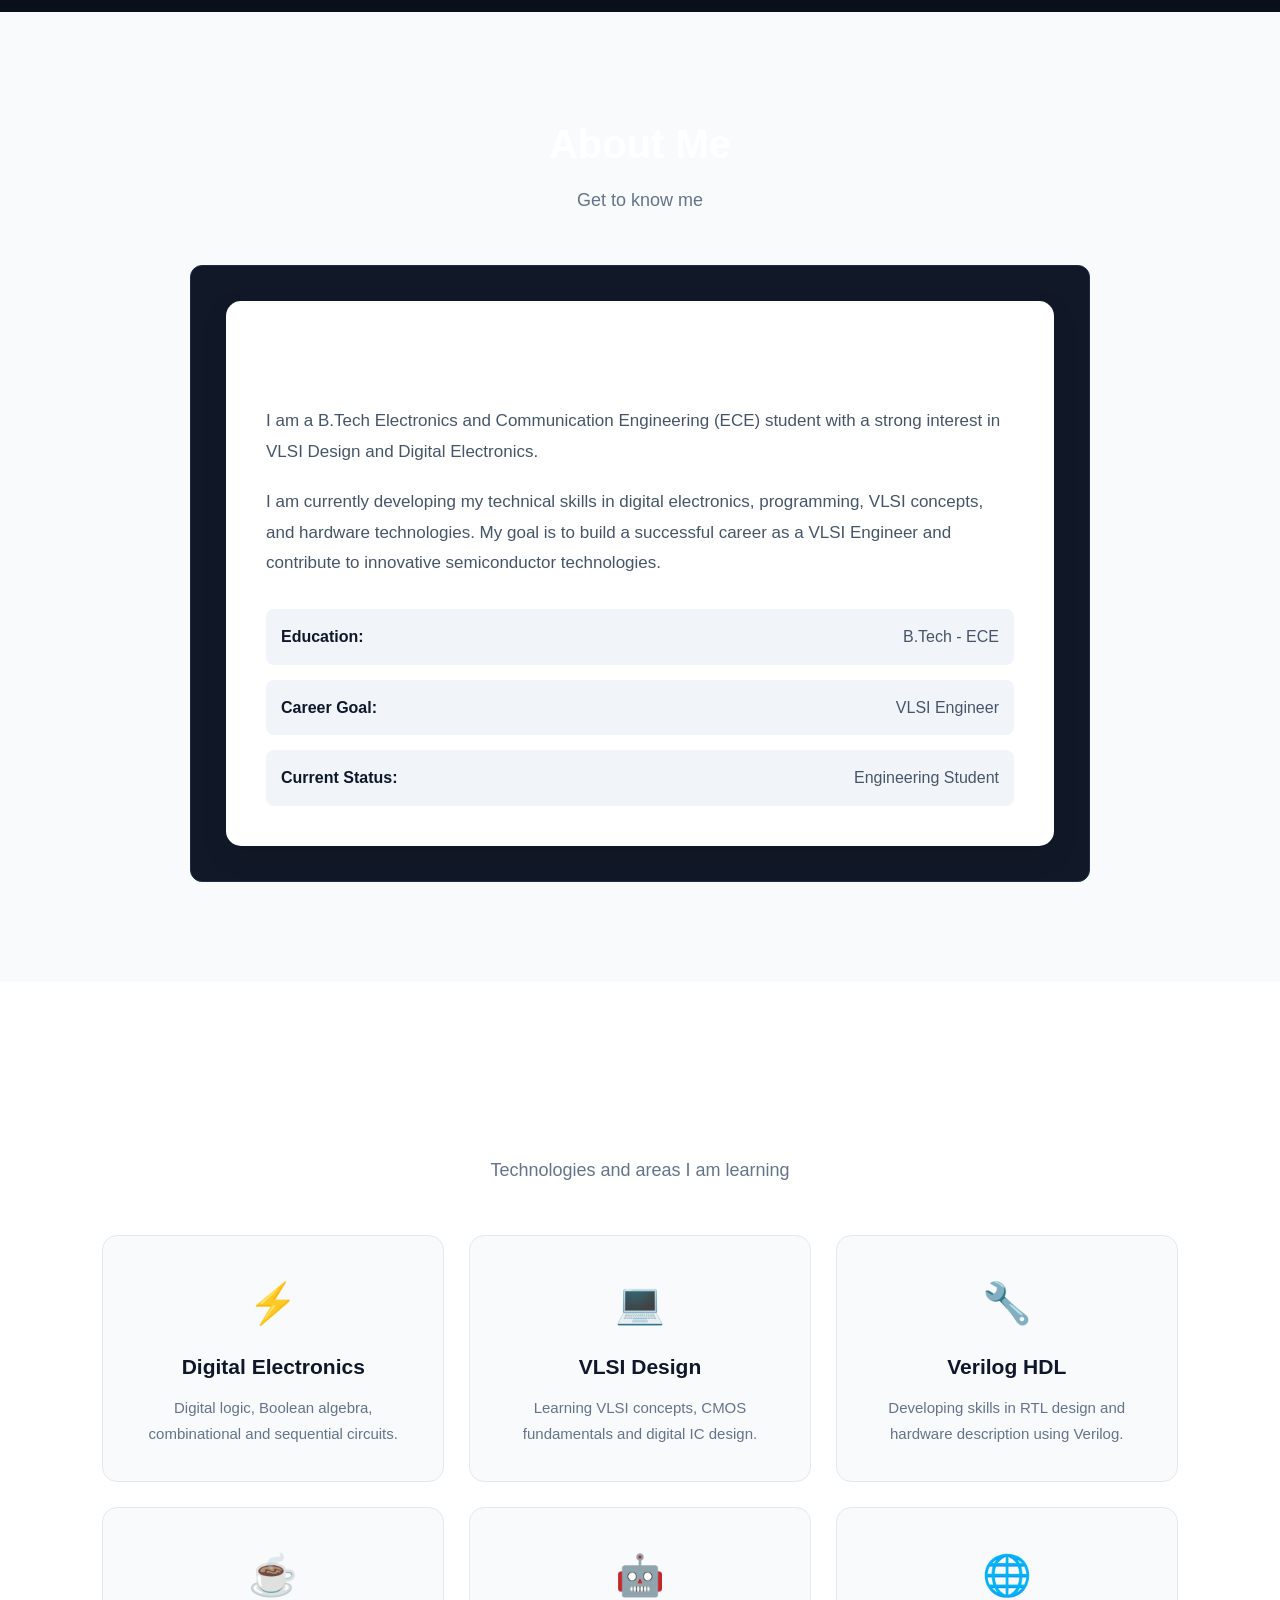
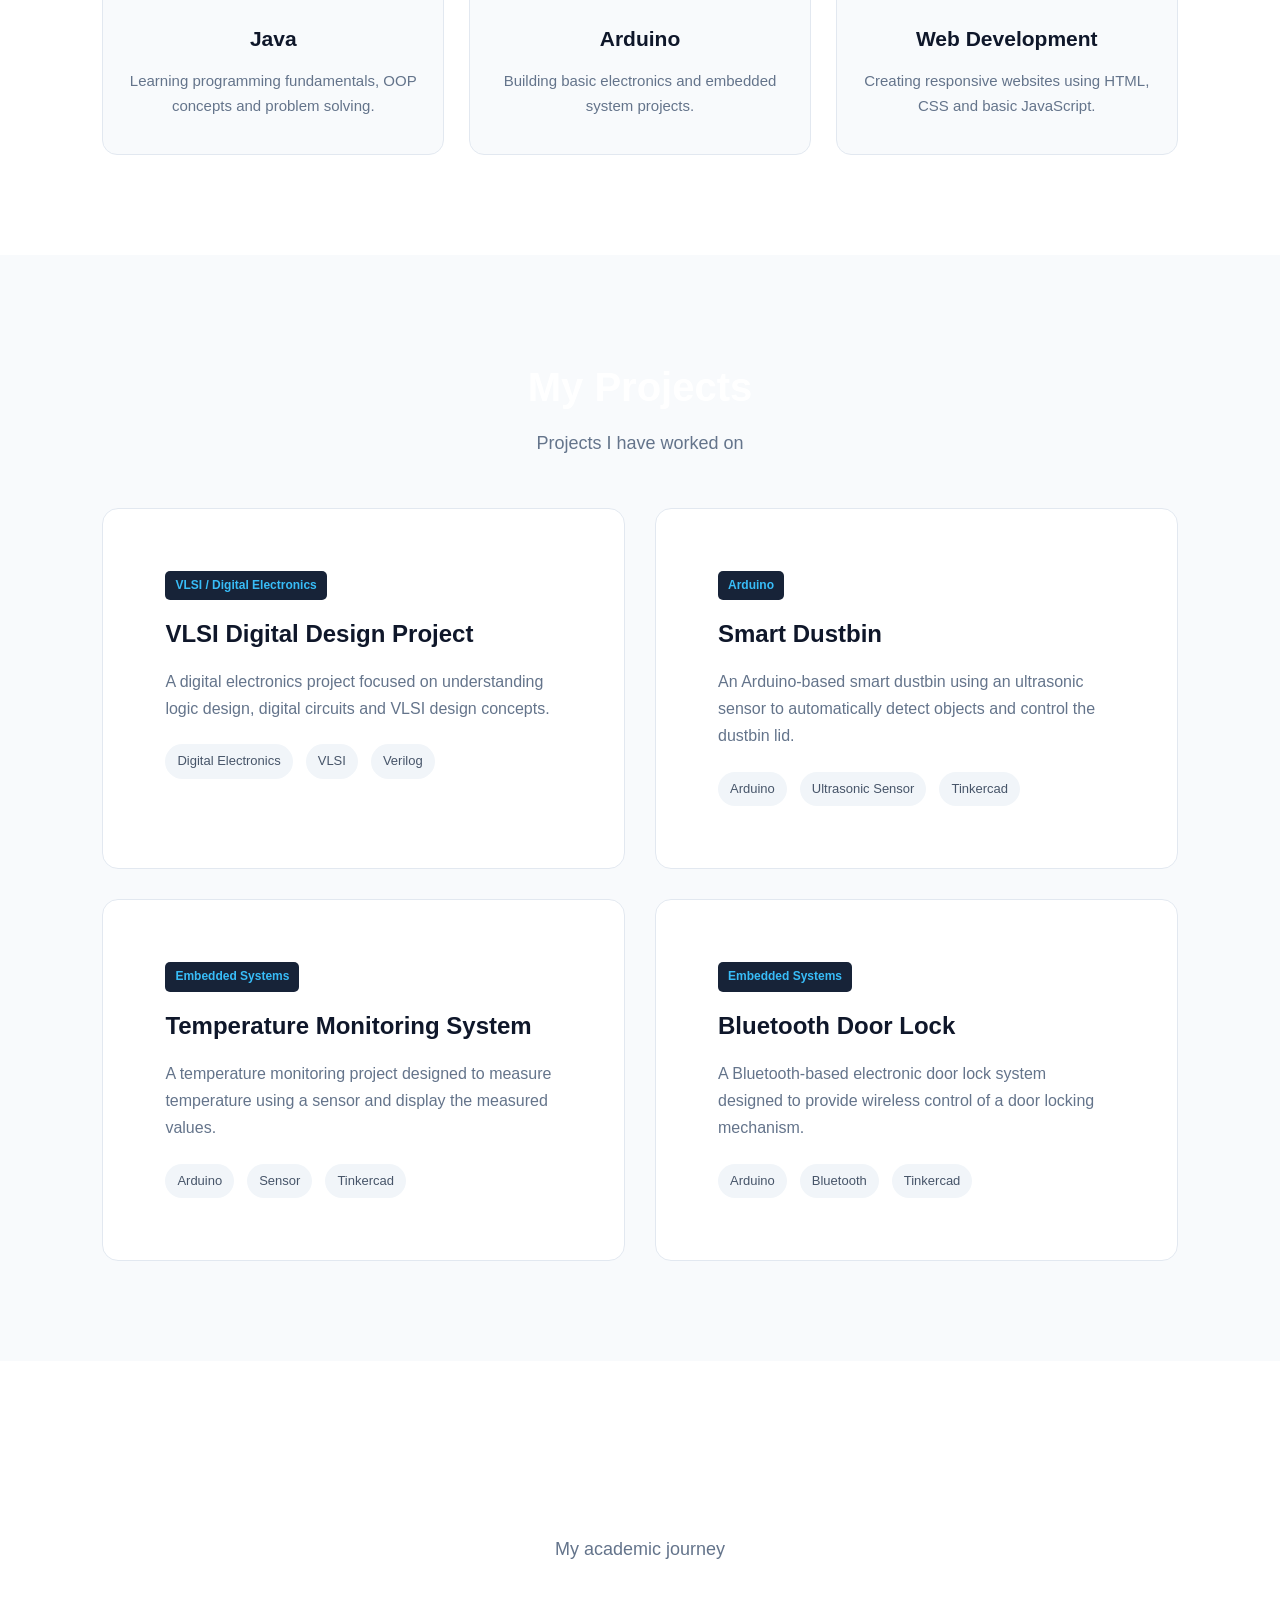
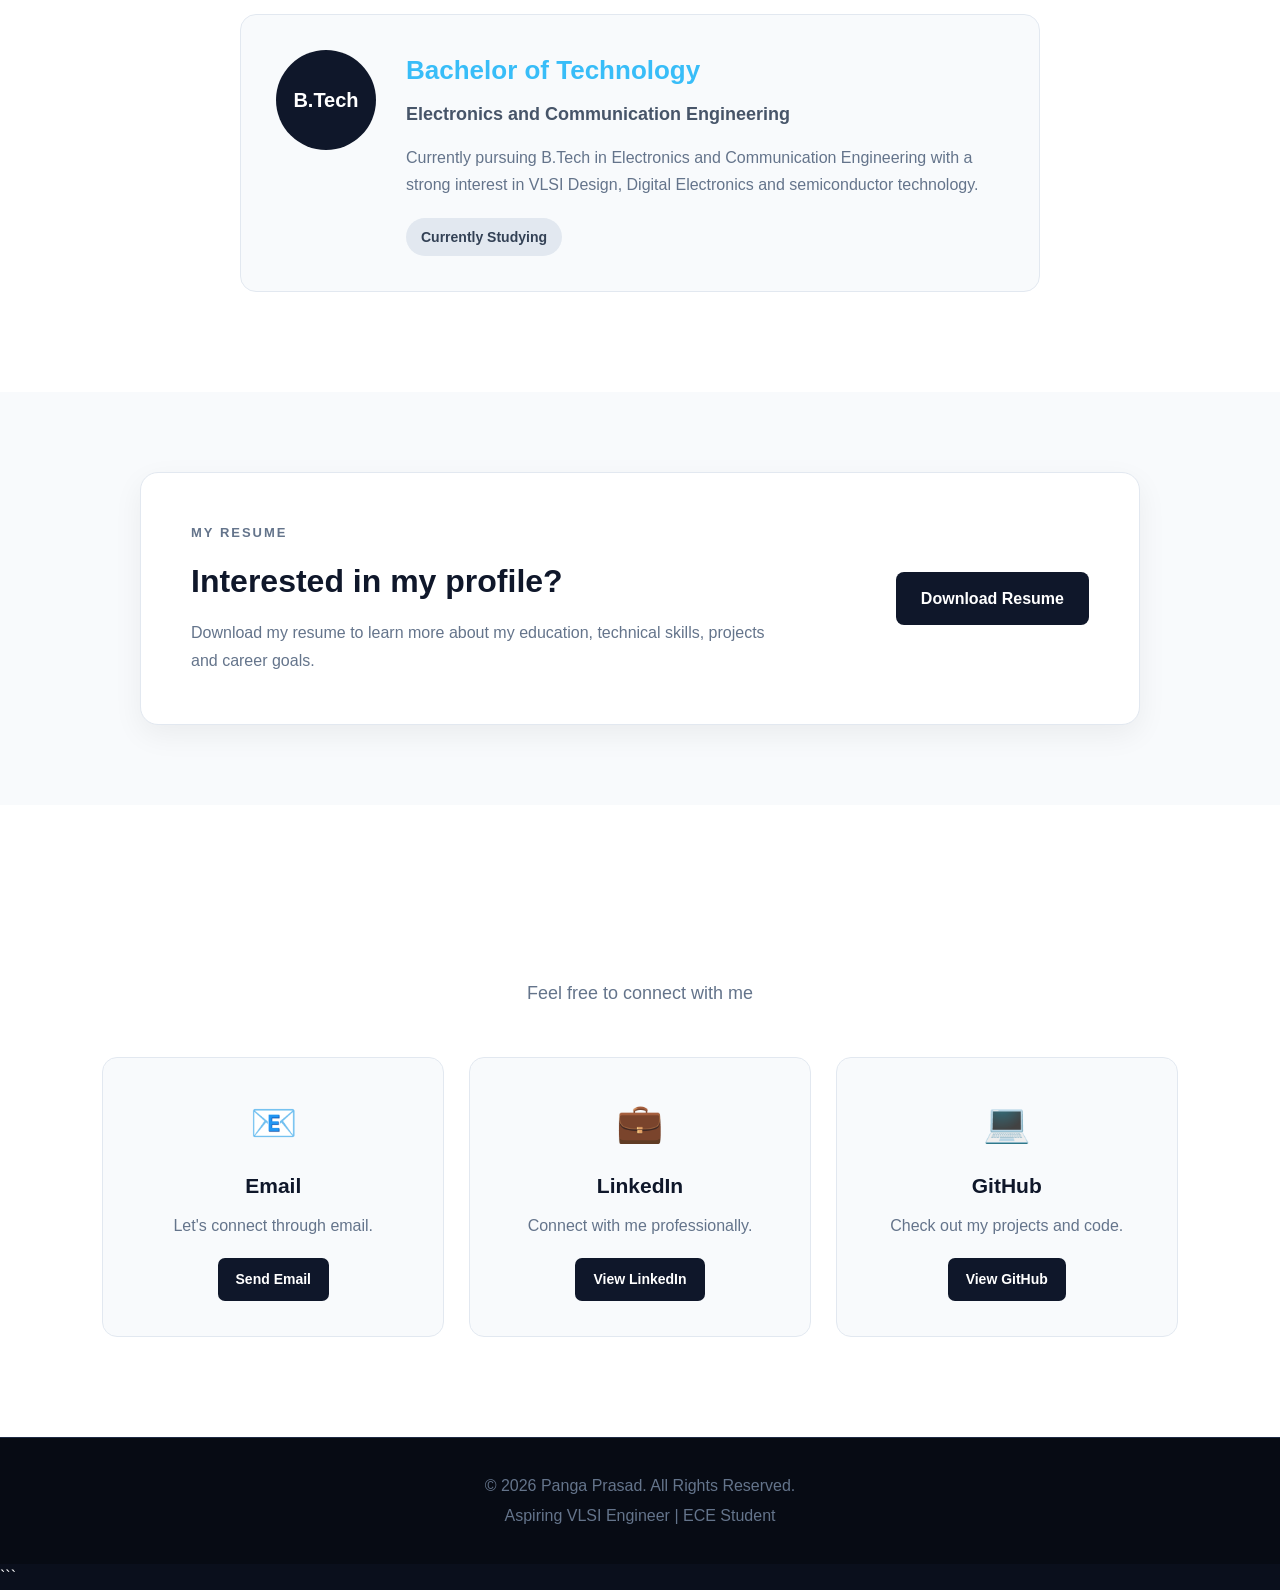
==== commit 04a4ae5f: "Add files via upload" ====
--- a/index.html
+++ b/index.html
@@ -96,8 +96,22 @@
                 <a href="#contact" class="btn secondary">
                     Contact Me
                 </a>
-
-            </div>
+<div class="hero-photo">
+    <img src="profile.png"
+         alt="Panga Prasad - Aspiring VLSI Engineer">
+</div>
+            </div><section id="home" class="hero">
+
+    <div class="hero-photo">
+        <img src="profile.png"
+             alt="Panga Prasad - Aspiring VLSI Engineer">
+    </div>
+
+    <div class="hero-content">
+        ...
+    </div>
+
+</section>
 
         </div>
 
--- a/style.css
+++ b/style.css
@@ -476,4 +476,791 @@
         padding: 80px 20px;
     }
 
+}/* ==============================
+   ABOUT SECTION
+================================= */
+
+.about {
+    padding: 100px 8%;
+    background: #f8fafc;
+}
+
+.section-title {
+    text-align: center;
+    margin-bottom: 50px;
+}
+
+.section-title h2 {
+    font-size: 40px;
+    margin-bottom: 10px;
+}
+
+.section-title p {
+    font-size: 18px;
+    color: #64748b;
+}
+
+.about-content {
+    max-width: 900px;
+    margin: auto;
+}
+
+.about-text {
+    background: white;
+    padding: 40px;
+    border-radius: 15px;
+    box-shadow: 0 10px 30px rgba(0, 0, 0, 0.08);
+}
+
+.about-text h3 {
+    font-size: 28px;
+    margin-bottom: 20px;
+}
+
+.about-text p {
+    font-size: 17px;
+    line-height: 1.8;
+    color: #475569;
+    margin-bottom: 20px;
+}
+
+.about-info {
+    margin-top: 30px;
+    display: grid;
+    gap: 15px;
+}
+
+.about-info div {
+    display: flex;
+    justify-content: space-between;
+    padding: 15px;
+    background: #f1f5f9;
+    border-radius: 8px;
+}
+
+.about-info strong {
+    color: #0f172a;
+}
+
+.about-info span {
+    color: #475569;
+} 
+  /* ==============================
+   SKILLS SECTION
+================================= */
+
+.skills {
+    padding: 100px 8%;
+    background: #ffffff;
+}
+
+.skills-container {
+    max-width: 1100px;
+    margin: auto;
+
+    display: grid;
+    grid-template-columns: repeat(3, 1fr);
+    gap: 25px;
+}
+
+.skill-card {
+    padding: 35px 25px;
+    background: #f8fafc;
+    border: 1px solid #e2e8f0;
+    border-radius: 15px;
+    text-align: center;
+
+    transition: all 0.3s ease;
+}
+
+.skill-card:hover {
+    transform: translateY(-8px);
+    box-shadow: 0 15px 35px rgba(0, 0, 0, 0.10);
+}
+
+.skill-icon {
+    font-size: 40px;
+    margin-bottom: 15px;
+}
+
+.skill-card h3 {
+    font-size: 21px;
+    margin-bottom: 12px;
+    color: #0f172a;
+}
+
+.skill-card p {
+    font-size: 15px;
+    line-height: 1.7;
+    color: #64748b;
+}
+
+/* Responsive Skills */
+
+@media (max-width: 900px) {
+    .skills-container {
+        grid-template-columns: repeat(2, 1fr);
+    }
+}
+
+@media (max-width: 600px) {
+    .skills-container {
+        grid-template-columns: 1fr;
+    }
+
+    .skills {
+        padding: 70px 5%;
+    }
+}
+/* ==============================
+   PROJECTS SECTION
+================================= */
+
+.projects {
+    padding: 100px 8%;
+    background: #f8fafc;
+}
+
+.projects-container {
+    max-width: 1100px;
+    margin: auto;
+
+    display: grid;
+    grid-template-columns: repeat(2, 1fr);
+    gap: 30px;
+}
+
+.project-card {
+    background: #ffffff;
+    border-radius: 16px;
+    border: 1px solid #e2e8f0;
+    overflow: hidden;
+
+    transition: all 0.3s ease;
+}
+
+.project-card:hover {
+    transform: translateY(-8px);
+    box-shadow: 0 18px 40px rgba(0, 0, 0, 0.10);
+}
+
+.project-content {
+    padding: 32px;
+}
+
+.project-category {
+    display: inline-block;
+    font-size: 13px;
+    font-weight: 600;
+    margin-bottom: 15px;
+    color: #475569;
+}
+
+.project-card h3 {
+    font-size: 24px;
+    margin-bottom: 15px;
+    color: #0f172a;
+}
+
+.project-card p {
+    color: #64748b;
+    line-height: 1.7;
+    margin-bottom: 22px;
+}
+
+.project-tech {
+    display: flex;
+    flex-wrap: wrap;
+    gap: 8px;
+}
+
+.project-tech span {
+    padding: 7px 12px;
+    background: #f1f5f9;
+    border-radius: 20px;
+    font-size: 13px;
+    color: #475569;
+}
+
+/* Responsive Projects */
+
+@media (max-width: 700px) {
+    .projects-container {
+        grid-template-columns: 1fr;
+    }
+
+    .projects {
+        padding: 70px 5%;
+    }
+}/* ==============================
+   EDUCATION SECTION
+================================= */
+
+.education {
+    padding: 100px 8%;
+    background: #ffffff;
+}
+
+.education-container {
+    max-width: 900px;
+    margin: auto;
+}
+
+.education-card {
+    display: flex;
+    gap: 30px;
+    padding: 35px;
+
+    background: #f8fafc;
+    border: 1px solid #e2e8f0;
+    border-radius: 16px;
+
+    transition: all 0.3s ease;
+}
+
+.education-card:hover {
+    transform: translateY(-6px);
+    box-shadow: 0 15px 35px rgba(0, 0, 0, 0.08);
+}
+
+.education-year {
+    min-width: 100px;
+    height: 100px;
+
+    display: flex;
+    align-items: center;
+    justify-content: center;
+
+    background: #0f172a;
+    color: white;
+
+    border-radius: 50%;
+    font-size: 20px;
+    font-weight: 700;
+}
+
+.education-content h3 {
+    font-size: 26px;
+    margin-bottom: 8px;
+}
+
+.education-content h4 {
+    font-size: 18px;
+    margin-bottom: 15px;
+    color: #475569;
+}
+
+.education-content p {
+    line-height: 1.7;
+    color: #64748b;
+    margin-bottom: 20px;
+}
+
+.education-status {
+    display: inline-block;
+    padding: 8px 15px;
+
+    background: #e2e8f0;
+    color: #334155;
+
+    border-radius: 20px;
+    font-size: 14px;
+    font-weight: 600;
+}
+
+/* Responsive Education */
+
+@media (max-width: 600px) {
+
+    .education {
+        padding: 70px 5%;
+    }
+
+    .education-card {
+        flex-direction: column;
+        align-items: center;
+        text-align: center;
+    }
+
+}/* ==============================
+   EDUCATION SECTION
+================================= */
+
+.education {
+    padding: 100px 8%;
+    background: #ffffff;
+}
+
+.education-container {
+    max-width: 900px;
+    margin: auto;
+}
+
+.education-card {
+    display: flex;
+    gap: 30px;
+    padding: 35px;
+
+    background: #f8fafc;
+    border: 1px solid #e2e8f0;
+    border-radius: 16px;
+
+    transition: all 0.3s ease;
+}
+
+.education-card:hover {
+    transform: translateY(-6px);
+    box-shadow: 0 15px 35px rgba(0, 0, 0, 0.08);
+}
+
+.education-year {
+    min-width: 100px;
+    height: 100px;
+
+    display: flex;
+    align-items: center;
+    justify-content: center;
+
+    background: #0f172a;
+    color: white;
+
+    border-radius: 50%;
+    font-size: 20px;
+    font-weight: 700;
+}
+
+.education-content h3 {
+    font-size: 26px;
+    margin-bottom: 8px;
+}
+
+.education-content h4 {
+    font-size: 18px;
+    margin-bottom: 15px;
+    color: #475569;
+}
+
+.education-content p {
+    line-height: 1.7;
+    color: #64748b;
+    margin-bottom: 20px;
+}
+
+.education-status {
+    display: inline-block;
+    padding: 8px 15px;
+
+    background: #e2e8f0;
+    color: #334155;
+
+    border-radius: 20px;
+    font-size: 14px;
+    font-weight: 600;
+}
+
+/* Responsive Education */
+
+@media (max-width: 600px) {
+
+    .education {
+        padding: 70px 5%;
+    }
+
+    .education-card {
+        flex-direction: column;
+        align-items: center;
+        text-align: center;
+    }
+
+}
+/* ==============================
+   EDUCATION SECTION
+================================= */
+
+.education {
+    padding: 100px 8%;
+    background: #ffffff;
+}
+
+.education-container {
+    max-width: 900px;
+    margin: auto;
+}
+
+.education-card {
+    display: flex;
+    gap: 30px;
+    padding: 35px;
+
+    background: #f8fafc;
+    border: 1px solid #e2e8f0;
+    border-radius: 16px;
+
+    transition: all 0.3s ease;
+}
+
+.education-card:hover {
+    transform: translateY(-6px);
+    box-shadow: 0 15px 35px rgba(0, 0, 0, 0.08);
+}
+
+.education-year {
+    min-width: 100px;
+    height: 100px;
+
+    display: flex;
+    align-items: center;
+    justify-content: center;
+
+    background: #0f172a;
+    color: white;
+
+    border-radius: 50%;
+    font-size: 20px;
+    font-weight: 700;
+}
+
+.education-content h3 {
+    font-size: 26px;
+    margin-bottom: 8px;
+}
+
+.education-content h4 {
+    font-size: 18px;
+    margin-bottom: 15px;
+    color: #475569;
+}
+
+.education-content p {
+    line-height: 1.7;
+    color: #64748b;
+    margin-bottom: 20px;
+}
+
+.education-status {
+    display: inline-block;
+    padding: 8px 15px;
+
+    background: #e2e8f0;
+    color: #334155;
+
+    border-radius: 20px;
+    font-size: 14px;
+    font-weight: 600;
+}
+
+/* Responsive Education */
+
+@media (max-width: 600px) {
+
+    .education {
+        padding: 70px 5%;
+    }
+
+    .education-card {
+        flex-direction: column;
+        align-items: center;
+        text-align: center;
+    }
+
+}/* ==============================
+   RESUME SECTION
+================================= */
+
+.resume {
+    padding: 80px 8%;
+    background: #f8fafc;
+}
+
+.resume-content {
+    max-width: 1000px;
+    margin: auto;
+
+    display: flex;
+    align-items: center;
+    justify-content: space-between;
+    gap: 40px;
+
+    padding: 50px;
+
+    background: #ffffff;
+    border: 1px solid #e2e8f0;
+    border-radius: 18px;
+
+    box-shadow: 0 10px 30px rgba(0, 0, 0, 0.06);
+}
+
+.resume-label {
+    font-size: 13px;
+    font-weight: 700;
+    letter-spacing: 2px;
+    color: #64748b;
+}
+
+.resume-text h2 {
+    font-size: 32px;
+    margin: 12px 0;
+    color: #0f172a;
+}
+
+.resume-text p {
+    max-width: 600px;
+    line-height: 1.7;
+    color: #64748b;
+}
+
+.resume-button a {
+    display: inline-block;
+
+    padding: 14px 25px;
+
+    background: #0f172a;
+    color: #ffffff;
+
+    text-decoration: none;
+    border-radius: 8px;
+
+    font-weight: 600;
+
+    transition: all 0.3s ease;
+}
+
+.resume-button a:hover {
+    transform: translateY(-3px);
+    box-shadow: 0 10px 25px rgba(0, 0, 0, 0.15);
+}
+
+/* Responsive Resume */
+
+@media (max-width: 700px) {
+
+    .resume {
+        padding: 60px 5%;
+    }
+
+    .resume-content {
+        flex-direction: column;
+        text-align: center;
+        padding: 35px 25px;
+    }
+
+}/* ==============================
+   CONTACT SECTION
+================================= */
+
+.contact {
+    padding: 100px 8%;
+    background: #ffffff;
+}
+
+.contact-container {
+    max-width: 1100px;
+    margin: auto;
+
+    display: grid;
+    grid-template-columns: repeat(3, 1fr);
+    gap: 25px;
+}
+
+.contact-card {
+    padding: 35px 25px;
+
+    text-align: center;
+
+    background: #f8fafc;
+    border: 1px solid #e2e8f0;
+    border-radius: 15px;
+
+    transition: all 0.3s ease;
+}
+
+.contact-card:hover {
+    transform: translateY(-8px);
+    box-shadow: 0 15px 35px rgba(0, 0, 0, 0.08);
+}
+
+.contact-icon {
+    font-size: 38px;
+    margin-bottom: 15px;
+}
+
+.contact-card h3 {
+    font-size: 21px;
+    margin-bottom: 10px;
+    color: #0f172a;
+}
+
+.contact-card p {
+    color: #64748b;
+    margin-bottom: 20px;
+}
+
+.contact-card a {
+    display: inline-block;
+
+    padding: 10px 18px;
+
+    background: #0f172a;
+    color: #ffffff;
+
+    text-decoration: none;
+    border-radius: 7px;
+
+    font-size: 14px;
+    font-weight: 600;
+
+    transition: all 0.3s ease;
+}
+
+.contact-card a:hover {
+    transform: translateY(-2px);
+    opacity: 0.9;
+}
+
+/* Responsive Contact */
+
+@media (max-width: 800px) {
+
+    .contact-container {
+        grid-template-columns: 1fr;
+    }
+
+    .contact {
+        padding: 70px 5%;
+    }
+
+}
+/* ==============================
+   SMOOTH SCROLLING
+================================= */
+
+html {
+    scroll-behavior: smooth;
+}/* ==============================
+   NAVIGATION
+================================= */
+
+.navbar {
+    display: flex;
+    align-items: center;
+    justify-content: space-between;
+
+    padding: 20px 8%;
+
+    background: #ffffff;
+
+    position: sticky;
+    top: 0;
+    z-index: 1000;
+
+    box-shadow: 0 2px 10px rgba(0, 0, 0, 0.05);
+}
+
+.logo {
+    font-size: 25px;
+    font-weight: 700;
+    color: #0f172a;
+}
+
+.nav-links {
+    display: flex;
+    gap: 25px;
+    list-style: none;
+}
+
+.nav-links a {
+    text-decoration: none;
+    color: #475569;
+    font-weight: 500;
+
+    transition: color 0.3s ease;
+}
+
+.nav-links a:hover {
+    color: #0f172a;
+}/* ==============================
+   MOBILE NAVIGATION
+================================= */
+
+@media (max-width: 768px) {
+
+    .navbar {
+        flex-direction: column;
+        gap: 15px;
+        padding: 18px 5%;
+    }
+
+    .nav-links {
+        flex-wrap: wrap;
+        justify-content: center;
+        gap: 12px 18px;
+    }
+
+    .nav-links a {
+        font-size: 14px;
+    }
+
+    .hero {
+        text-align: center;
+        padding: 80px 5%;
+    }
+
+    .hero h1 {
+        font-size: 38px;
+    }
+
+    .hero h2 {
+        font-size: 22px;
+    }
+
+    .about-text {
+        padding: 25px;
+    }
+
+    .about-info div {
+        flex-direction: column;
+        gap: 5px;
+    }
+
+}/* ==============================
+   SECTION ANIMATION
+================================= */
+
+.skill-card,
+.project-card,
+.education-card,
+.contact-card {
+    animation: fadeUp 0.8s ease both;
+}
+
+@keyframes fadeUp {
+    from {
+        opacity: 0;
+        transform: translateY(20px);
+    }
+
+    to {
+        opacity: 1;
+        transform: translateY(0);
+    }
+}.hero-photo {
+    display: flex;
+    justify-content: center;
+    margin-bottom: 25px;
+}
+
+.hero-photo img {
+    width: 180px;
+    height: 180px;
+    object-fit: cover;
+    border-radius: 50%;
+    border: 5px solid #ffffff;
+    box-shadow: 0 10px 30px rgba(0, 0, 0, 0.15);
+}
+
+@media (max-width: 600px) {
+    .hero-photo img {
+        width: 140px;
+        height: 140px;
+    }
 }
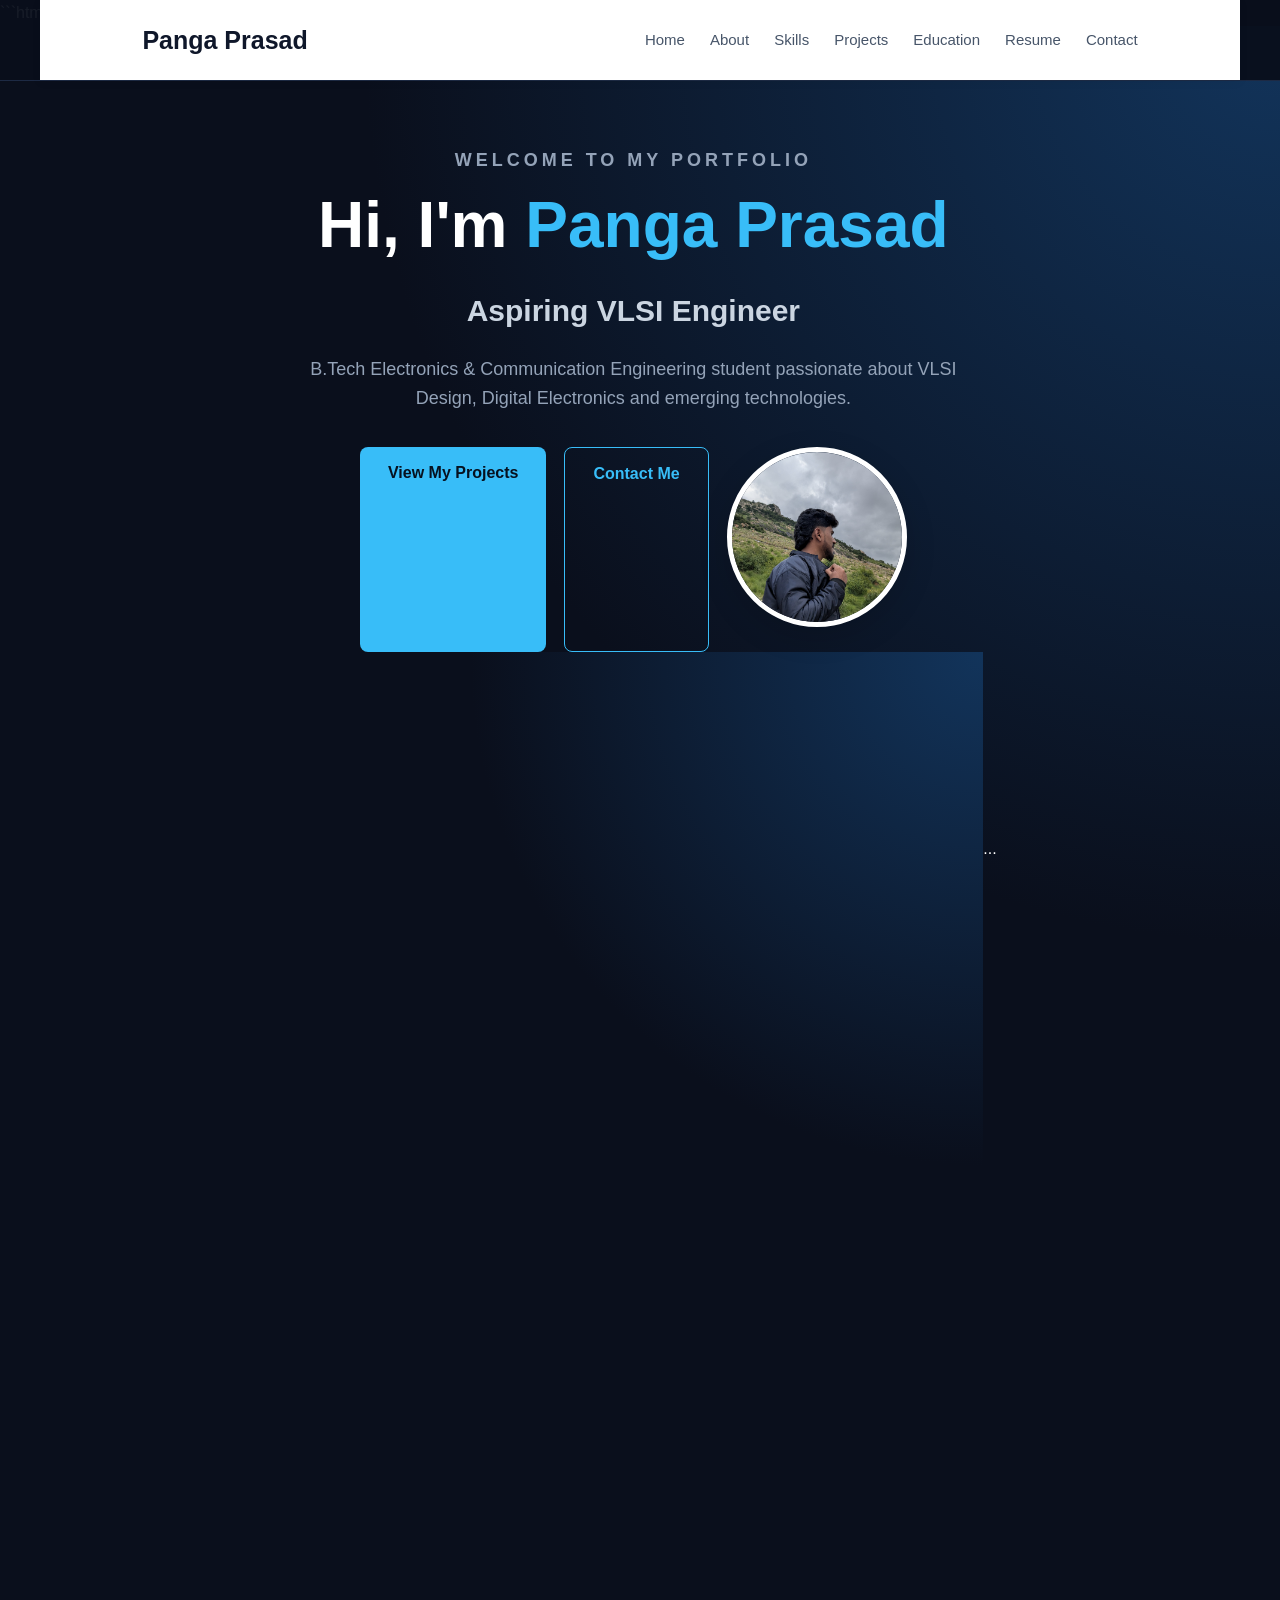
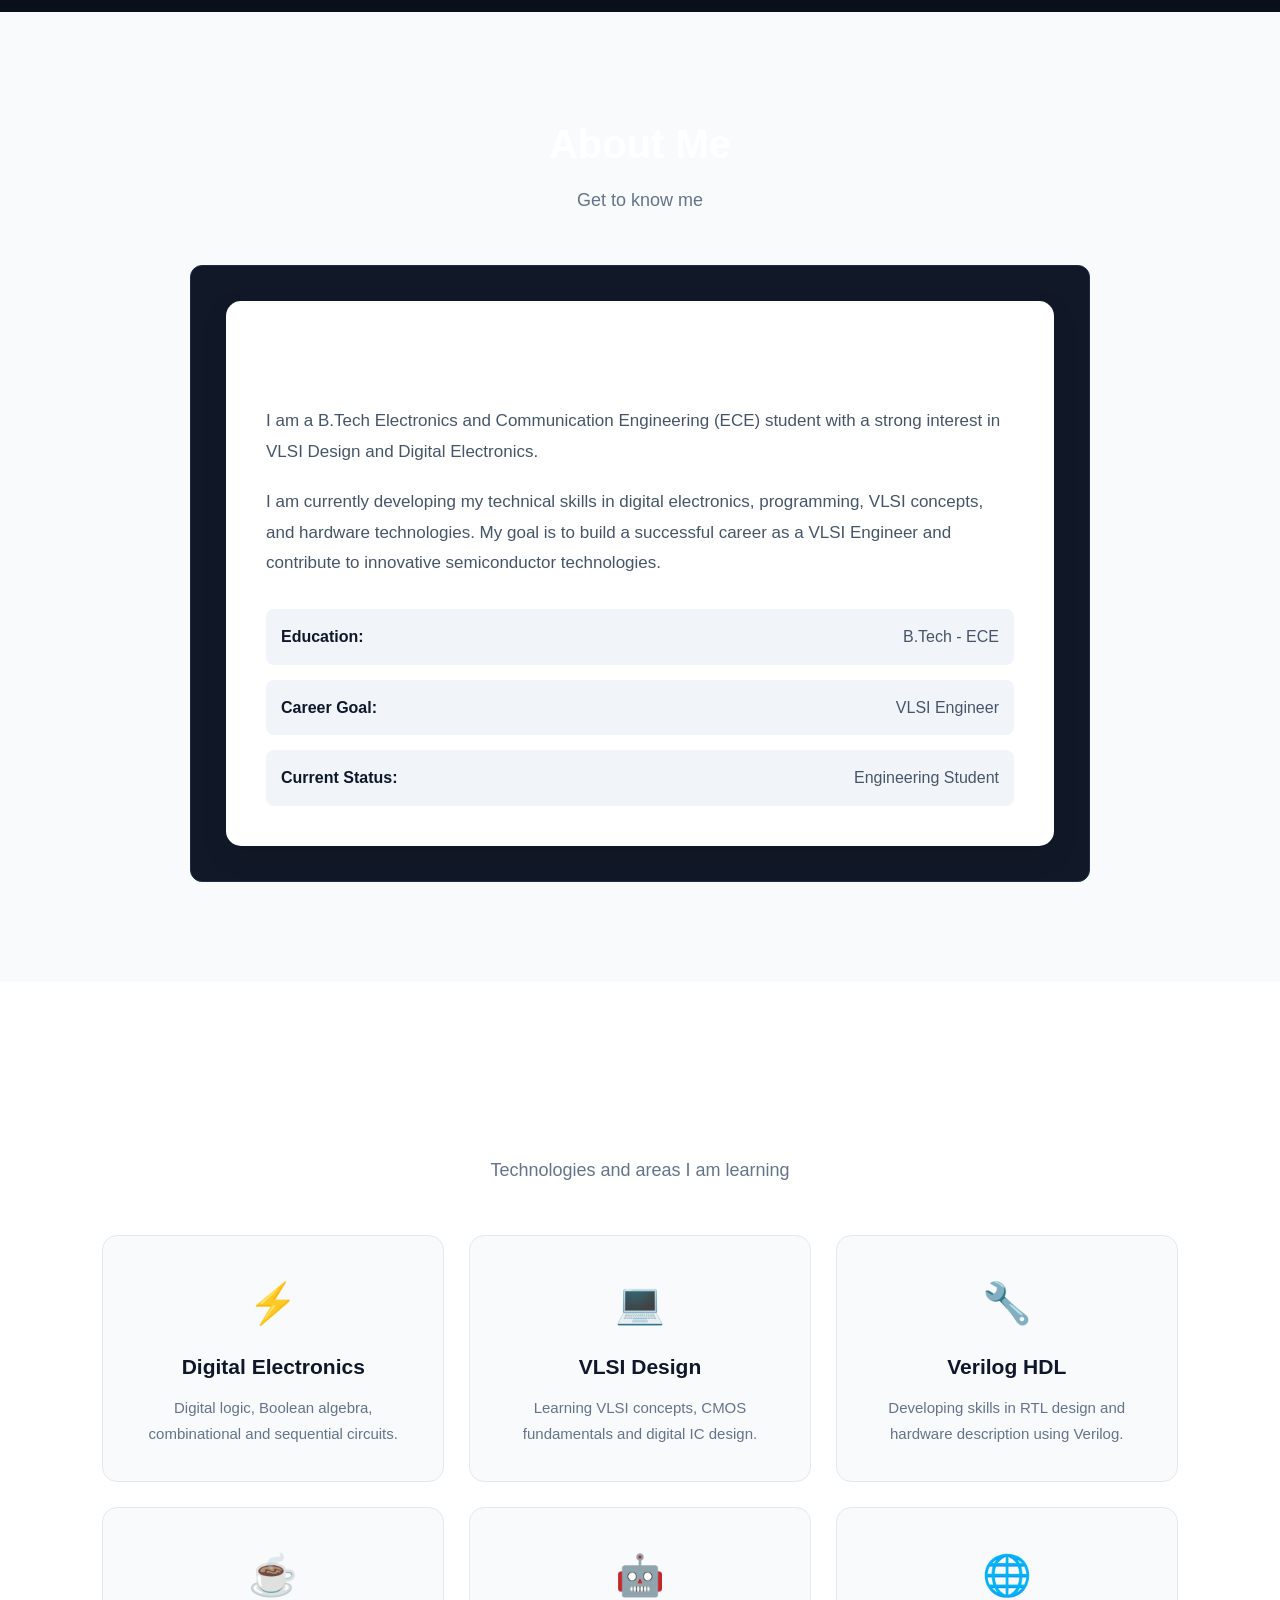
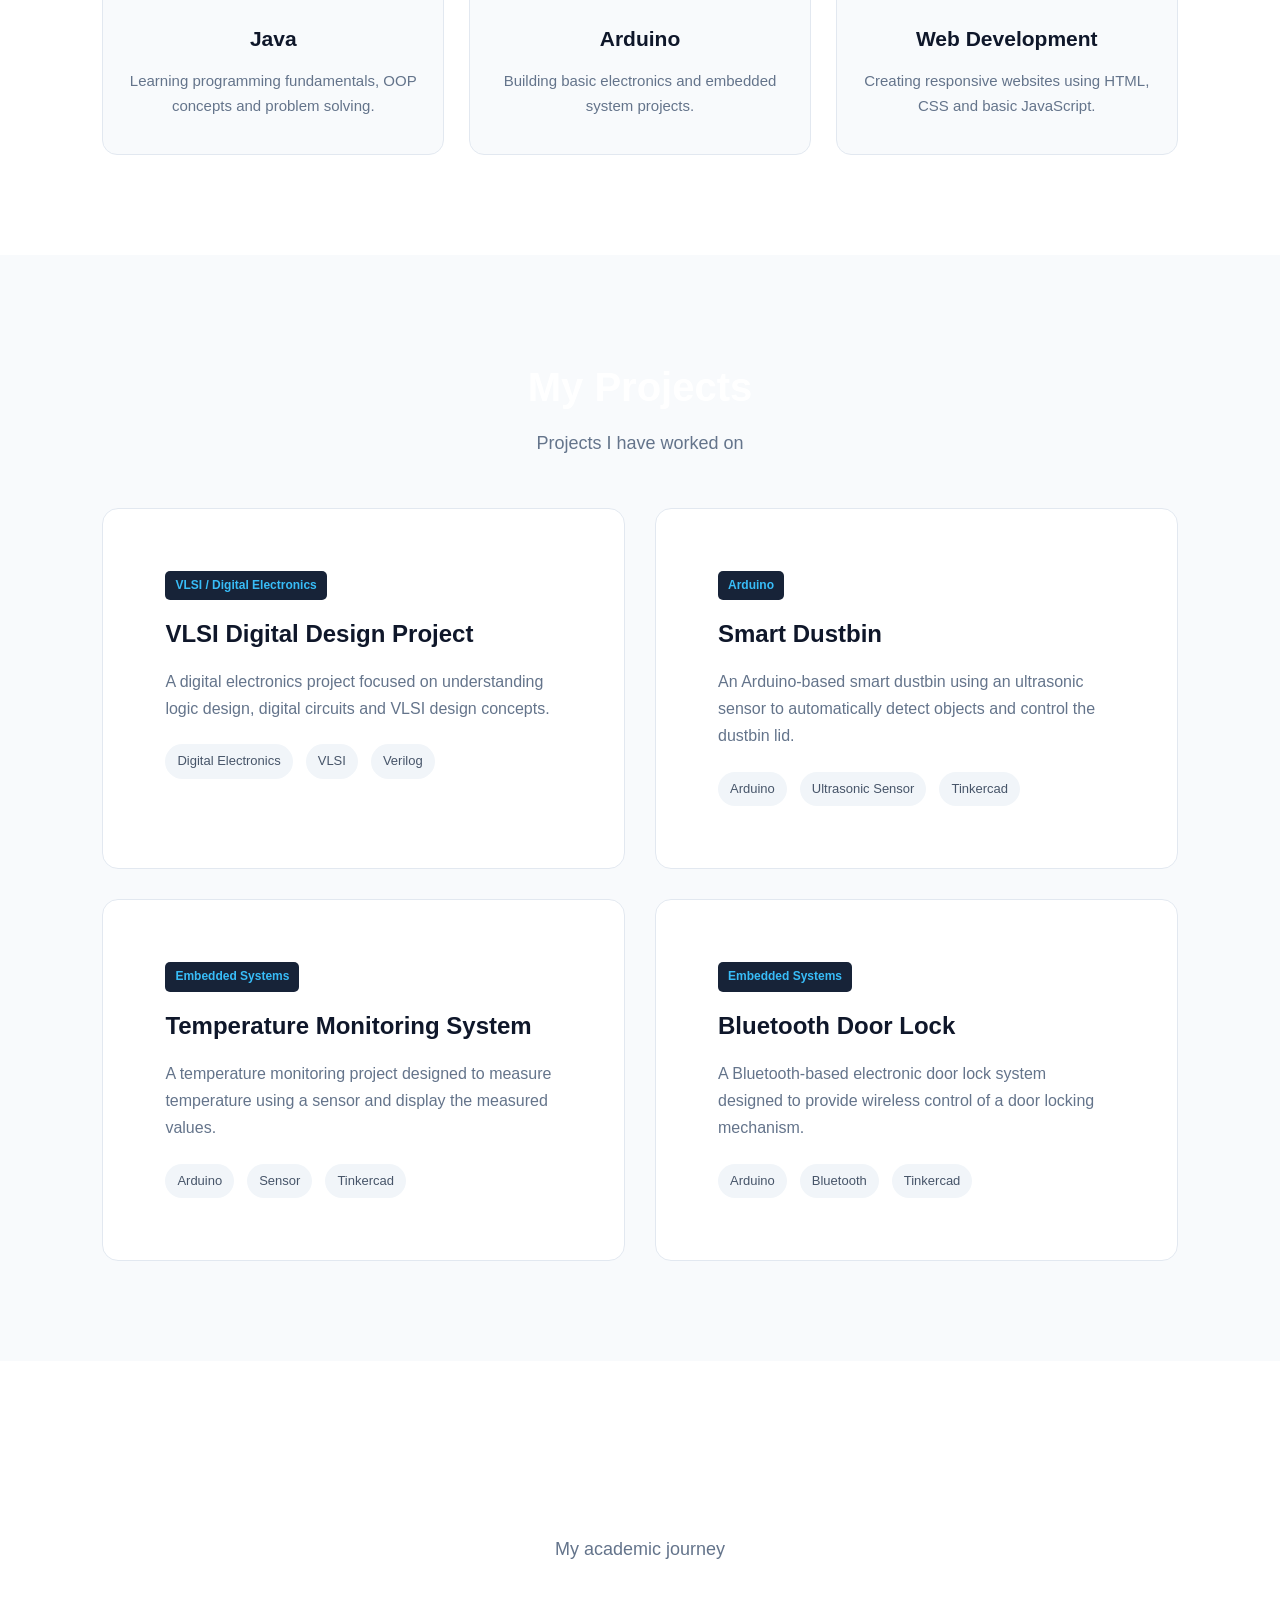
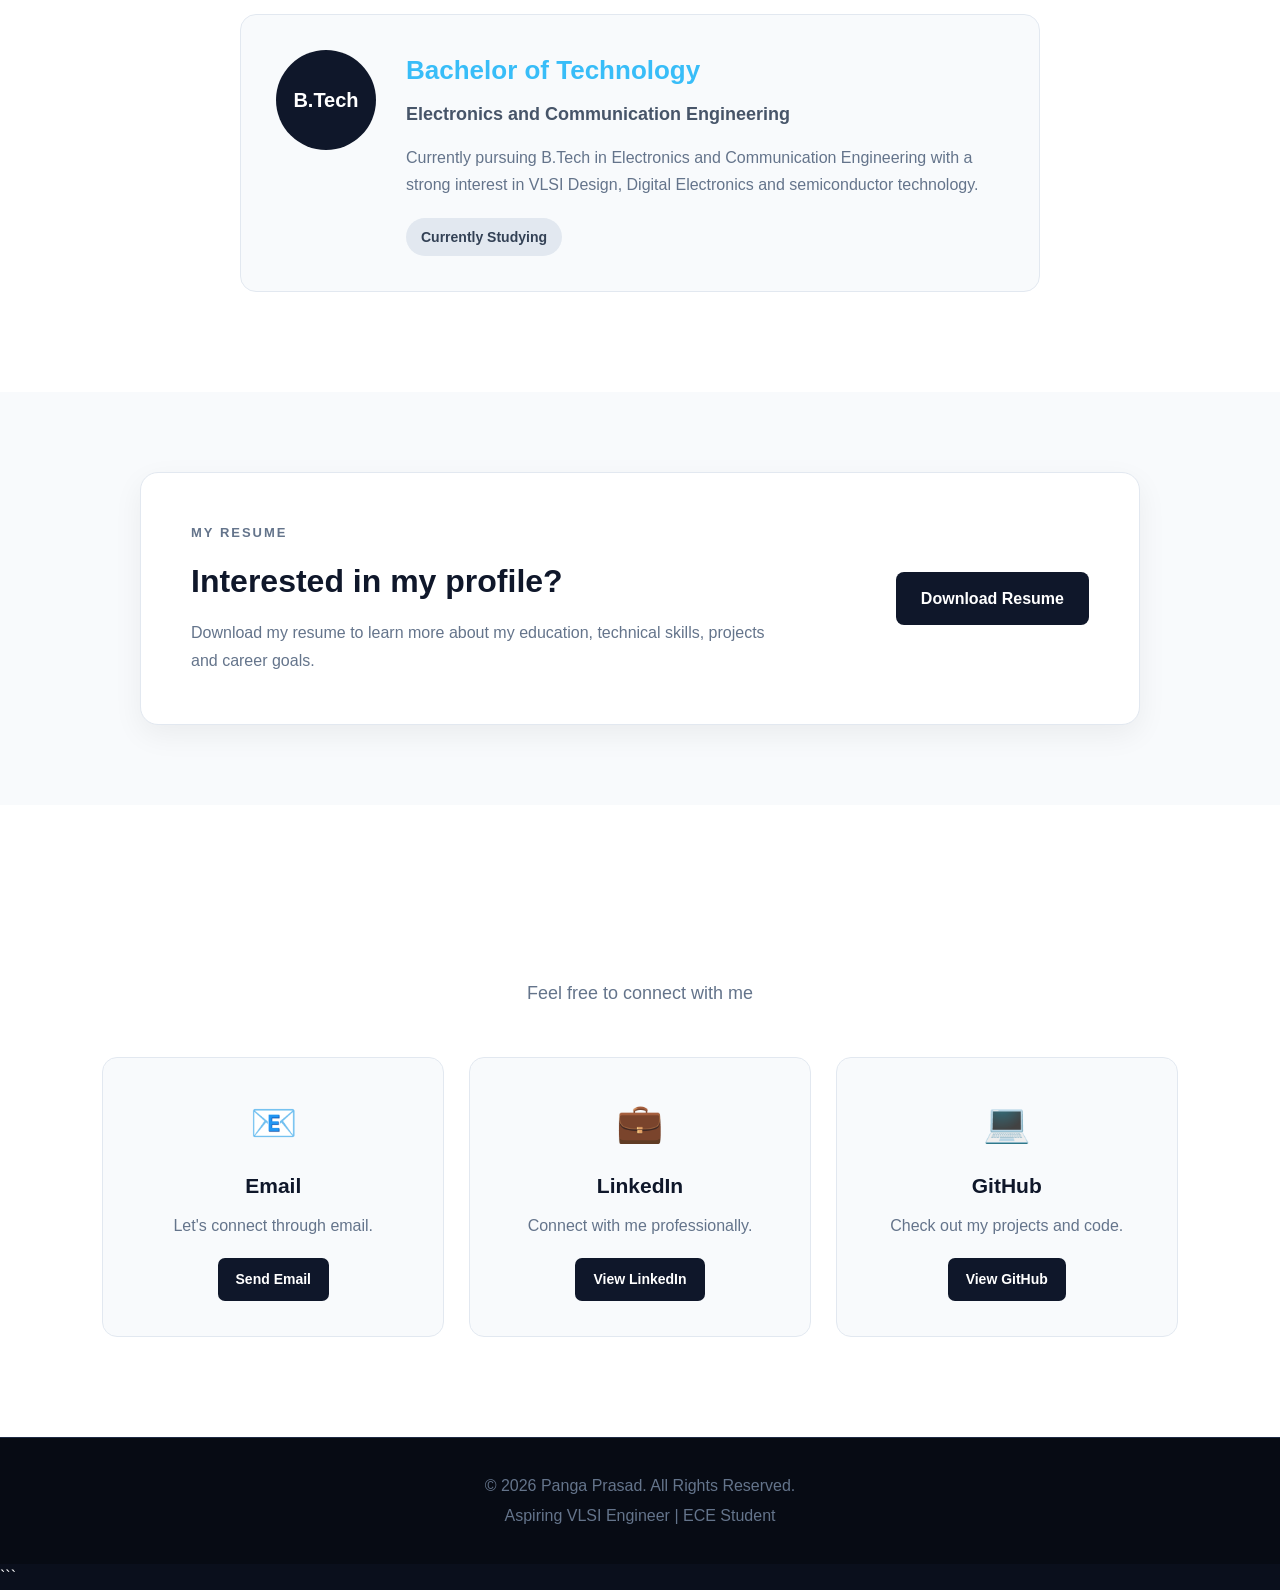
==== commit 3ee97f8c: "Add files via upload" ====
--- a/index.html
+++ b/index.html
@@ -102,9 +102,6 @@
 </div>
             </div><section id="home" class="hero">
 
-    <div class="hero-photo">
-        <img src="profile.png"
-             alt="Panga Prasad - Aspiring VLSI Engineer">
     </div>
 
     <div class="hero-content">
